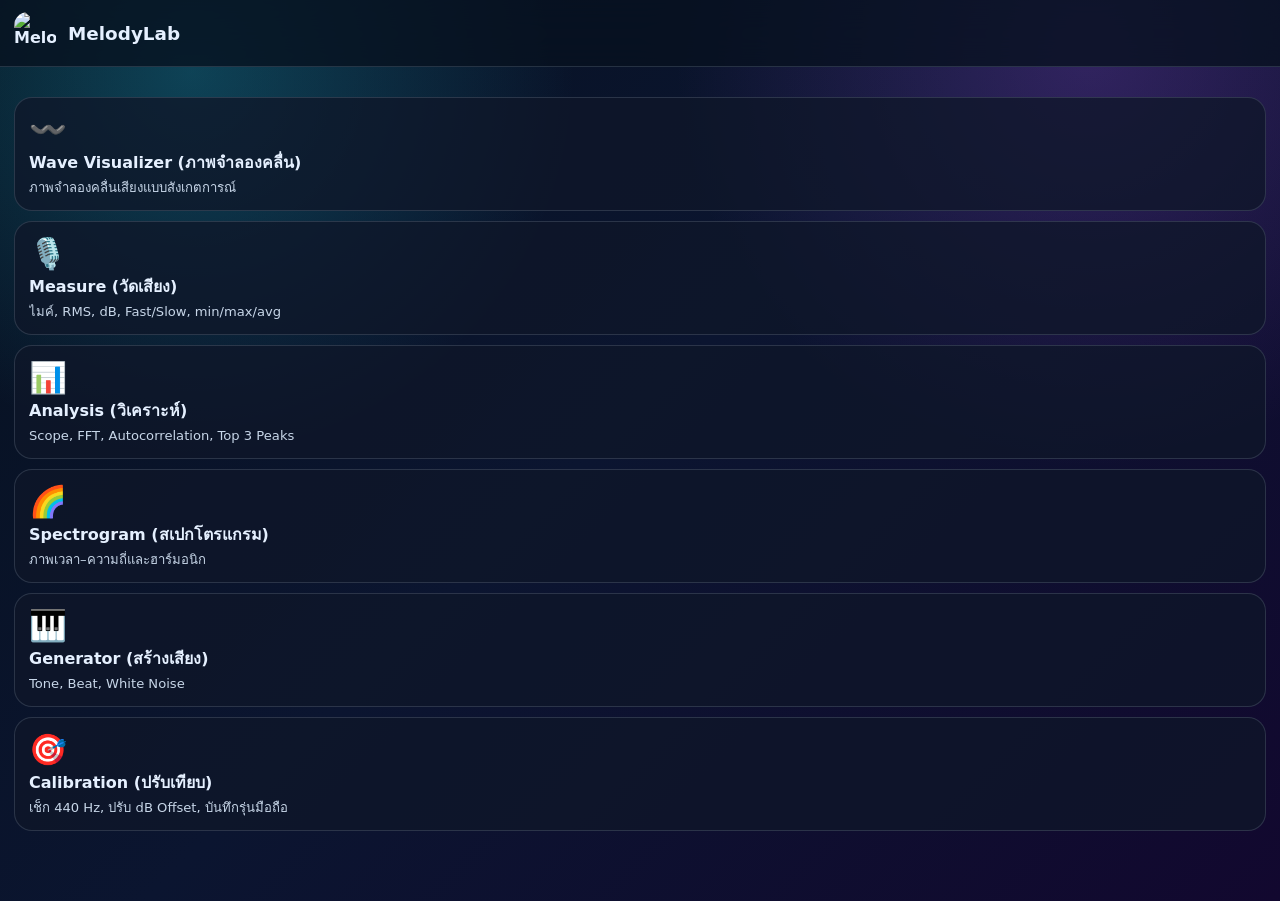
==== index.html @ aa5096d4 "Add files via upload" ====
<!DOCTYPE html><html lang="th"><head><meta charset="UTF-8"><meta name="viewport" content="width=device-width, initial-scale=1.0"><title>MelodyLab</title><meta name="description" content="MelodyLab ห้องทดลองเสียงและเก็บข้อมูล ด้วยมือถือ"><meta name="theme-color" content="#0f172a"><link rel="manifest" href="manifest.json"><link rel="icon" type="image/png" href="icon-192.png"><link rel="apple-touch-icon" href="icon-192.png"><link rel="stylesheet" href="style.css"></head><body class="homeOnly"><header><div class="wrap nav"><a class="brand" href="index.html"><img src="icon-192.png" alt="MelodyLab"><span>MelodyLab</span></a></div></header><main class="wrap"><section class="section homeMenu"><div class="menuGrid"><a class="menuItem" href="visualizer.html"><span class="icon">〰️</span><h3>Wave Visualizer (ภาพจำลองคลื่น)</h3><p>ภาพจำลองคลื่นเสียงแบบสังเกตการณ์</p></a><a class="menuItem" href="measure.html"><span class="icon">🎙️</span><h3>Measure (วัดเสียง)</h3><p>ไมค์, RMS, dB, Fast/Slow, min/max/avg</p></a><a class="menuItem" href="analysis.html"><span class="icon">📊</span><h3>Analysis (วิเคราะห์)</h3><p>Scope, FFT, Autocorrelation, Top 3 Peaks</p></a><a class="menuItem" href="spectrogram.html"><span class="icon">🌈</span><h3>Spectrogram (สเปกโตรแกรม)</h3><p>ภาพเวลา–ความถี่และฮาร์มอนิก</p></a><a class="menuItem" href="generator.html"><span class="icon">🎹</span><h3>Generator (สร้างเสียง)</h3><p>Tone, Beat, White Noise</p></a><a class="menuItem" href="calibration.html"><span class="icon">🎯</span><h3>Calibration (ปรับเทียบ)</h3><p>เช็ก 440 Hz, ปรับ dB Offset, บันทึกรุ่นมือถือ</p></a></div></section>
<section class="section" id="visualizer">
  <div class="sectionHead">
    <div>
      <h2>Sound Wave Visualizer (ภาพจำลองคลื่นเสียง)</h2>
      
    </div>
    <div class="actions">
      <button id="vizPlayBtn">เล่น</button>
      <button id="vizPauseBtn" class="secondary">หยุด</button>
      <button id="vizResetBtn" class="secondary">Reset</button>
      <button id="vizExportBtn" class="secondary">บันทึกภาพ PNG</button>
    </div>
  </div>
  <div class="visualizerGrid">
    <div class="card mainViz">
      <div class="vizModeBar">
        <button class="active" data-viz="longitudinal">Longitudinal</button>
        <button data-viz="pressure">Pressure</button>
        <button data-viz="displacementPressure">Displacement + Pressure</button>
        <button data-viz="speedSound">Speed of Sound S Variable Slow Motion</button>
        <button data-viz="superposition">Superposition</button>
        <button data-viz="beatsViz">Beats</button>
        <button data-viz="standingAir">Standing Wave</button>
        <button data-viz="resonanceViz">Resonance</button>
        <button data-viz="harmonicsViz">Harmonics / Timbre</button>
        <button data-viz="dopplerViz">Doppler</button>
      </div>
      <canvas id="visualizerCanvas" width="1200" height="520"></canvas>
      <div class="vizReadout">
        <div><label>Frequency f</label><b id="vizFreqOut">440 Hz</b></div>
        <div><label>Amplitude A</label><b id="vizAmpOut">0.70</b></div>
        <div><label>Wave Speed v</label><b id="vizSpeedOut">343 m/s</b></div>
        <div><label>Wavelength λ</label><b id="vizLambdaOut">0.78 m</b></div>
      </div>
    </div>

    <div class="card controlViz">
      <h3>Parameters</h3>
      <div class="field"><label>Frequency f (Hz)</label><input id="vizFreq" type="range" min="100" max="1000" step="10" value="440"></div>
      <div class="field"><label>Amplitude A</label><input id="vizAmp" type="range" min="0.1" max="1.0" step="0.05" value="0.70"></div>
      <div class="field"><label>Wave Speed v (m/s)</label><input id="vizSpeed" type="range" min="250" max="400" step="1" value="343"></div>
      <div class="field"><label>Phase / Time Speed</label><input id="vizTimeSpeed" type="range" min="0.1" max="3.0" step="0.1" value="1.0"></div>
      <div class="field"><label>Mode Setting</label>
        <select id="vizSubMode">
          <option value="closed">Air Column: closed-open</option>
          <option value="open">Air Column: open-open</option>
          <option value="sine">Timbre: sine</option>
          <option value="square">Timbre: square</option>
          <option value="sawtooth">Timbre: sawtooth</option>
        </select>
      </div>
      
    </div>
  </div>
</section>

<section class="section" id="measure"><div class="sectionHead"><div><h2><span id="micDot" class="statusDot"></span>Audio Measure & Settings (วัดเสียงและตั้งค่า)</h2><p class="sub">ตั้งค่าการวัด เลือก preset และบันทึกข้อมูลเสียงจริง</p></div></div><div class="card full"><div class="actions"><button id="startMic">🎙️ เปิดไมโครโฟน</button><button id="stopMic" class="secondary" disabled>หยุดไมค์</button><button id="captureBtn" class="good" disabled>บันทึกค่าปัจจุบัน</button><button id="autoLogBtn" class="secondary" disabled>เริ่ม Auto Log</button><button id="downloadBtn" class="secondary">ดาวน์โหลด CSV</button><button id="downloadExcelBtn" class="secondary">ดาวน์โหลด Excel</button><button id="clearBtn" class="warn">ล้างข้อมูล</button></div><p id="micStatus" class="note hidden"></p><div class="formGrid"><div class="field"><label>Preset การทดลอง</label><select id="preset"><option value="general">ทั่วไป</option><option value="tone">ส้อมเสียง/เสียงเดี่ยว</option><option value="voice">เสียงพูด</option><option value="beat">บีตส์</option><option value="resonance">ท่ออากาศ/การสั่นพ้อง</option><option value="doppler">ดอปเพลอร์</option><option value="environment">เสียงสิ่งแวดล้อม</option></select></div><div class="field"><label>ป้ายกำกับการทดลอง</label><input id="labelInput" placeholder="เช่น ส้อมเสียง 440 Hz"></div><div class="field"><label>Run / กลุ่มทดลอง</label><input id="runInput" value="Run 1"></div><div class="field teacherSetting"><label>FFT Size</label><select id="fftSize"><option>1024</option><option selected>2048</option><option>4096</option><option>8192</option></select></div><div class="field teacherSetting"><label>Smoothing</label><input id="smoothing" type="number" min="0" max="0.95" step="0.05" value="0.65"></div><div class="field"><label>Min Frequency (Hz)</label><input id="minFreq" type="number" value="50"></div><div class="field"><label>Max Frequency (Hz)</label><input id="maxFreq" type="number" value="5000"></div><div class="field"><label>dB Offset</label><input id="dbOffset" type="number" value="0" step="0.1"></div><div class="field"><label>dB Mode</label><select id="dbMode"><option value="fast">Fast</option><option value="slow">Slow</option></select></div><div class="field"><label>Auto Log Interval (s)</label><input id="logInterval" type="number" value="1" step="0.5"></div><div class="field"><label>History Length</label><input id="historyLength" type="number" value="220"></div></div></div><div class="readouts"><div class="readout"><label>ความถี่หลัก</label><strong id="mainFreqOut">-- Hz</strong></div><div class="readout"><label>FFT Peak</label><strong id="fftOut">-- Hz</strong></div><div class="readout"><label>Autocorrelation</label><strong id="autoOut">-- Hz</strong></div><div class="readout"><label>Period</label><strong id="periodOut">-- ms</strong></div><div class="readout"><label>dB</label><strong id="dbOut">-- dB</strong></div><div class="readout"><label>dB Min/Max/Avg</label><strong id="dbStatsOut">--</strong></div></div></section>
<section class="section" id="calibration">
  <div class="sectionHead">
    <div>
      <h2>Calibration Check (ตรวจสอบการปรับเทียบ)</h2>
      <p class="sub">ตรวจสอบความน่าเชื่อถือของมือถือแต่ละเครื่องก่อนเริ่มเก็บข้อมูลจริง</p>
    </div>
    <div class="actions">
      <button id="captureCalBtn" class="good" disabled>บันทึกผล Calibration</button>
      <button id="applyDbCalBtn" class="secondary">ตั้ง dB Offset จากค่าอ้างอิง</button>
      <button id="downloadCalBtn" class="secondary">ดาวน์โหลด Calibration CSV</button>
    </div>
  </div>
  <div class="grid">
    <div class="card side">
      <h3>1) ข้อมูลอุปกรณ์</h3>
      <div class="field"><label>รุ่นมือถือ</label><input id="deviceModel" placeholder="เช่น iPhone 13, Samsung A53"></div>
      <div class="field"><label>ระบบปฏิบัติการ</label><select id="deviceOS"><option>Android</option><option>iOS</option><option>อื่น ๆ</option></select></div>
      <div class="field"><label>เบราว์เซอร์</label><input id="browserName" placeholder="เช่น Chrome, Safari"></div>
      <div class="field"><label>ระยะห่างจากแหล่งเสียง</label><input id="calDistance" value="30 cm"></div>
      <p class="note compact">แนะนำให้ใช้มือถือเครื่องเดิมในแต่ละกลุ่มตลอดกิจกรรม และบันทึกข้อมูลอุปกรณ์ทุกครั้ง</p>
    </div>

    <div class="card side">
      <h3>2) เช็กความถี่อ้างอิง</h3>
      <div class="field"><label>Reference Frequency (Hz)</label><input id="refFreq" type="number" value="440" step="0.1"></div>
      <div class="field"><label>ค่าที่แอปอ่านได้ขณะนี้</label><input id="measuredFreqBox" readonly value="-- Hz"></div>
      <p>ความคลาดเคลื่อน: <span class="pill" id="freqErrorOut">--</span></p>
      <p class="small">ใช้กับ tone generator หรือส้อมเสียง เช่น 440 Hz เพื่อดูว่าเครื่องอ่านความถี่ใกล้เคียงเพียงใด</p>
    </div>

    <div class="card side">
      <h3>3) ปรับเทียบ dB Offset</h3>
      <div class="field"><label>Reference dB จากเครื่องอ้างอิง</label><input id="refDb" type="number" value="70" step="0.1"></div>
      <div class="field"><label>dB ที่แอปอ่านได้ขณะนี้</label><input id="measuredDbBox" readonly value="-- dB"></div>
      <p>Offset ที่ควรใช้: <span class="pill" id="dbCalOut">-- dB</span></p>
      <p class="small">ถ้าไม่มีเครื่องวัดเสียงจริง ให้ใช้ dB เพื่อเปรียบเทียบภายในกิจกรรมเดียวกันเท่านั้น</p>
    </div>

    <div class="card side">
      <h3>4) เสียงอ้างอิง 440 Hz</h3>
      <p class="sub">ใช้เปิดเสียงอ้างอิงเพื่อทดสอบมือถือแต่ละเครื่อง</p>
      <div class="actions"><button id="playCalTone">เล่น 440 Hz</button><button id="stopCalTone" class="secondary">หยุด</button></div>
      <p class="note compact">เปิดเสียงไม่ดังเกินไป และวางมือถือห่างจากลำโพงในระยะเท่ากันทุกกลุ่ม</p>
    </div>

    <div class="card full">
      <h3>Calibration Log</h3>
      <div class="tableWrap">
        <table>
          <thead><tr><th>เวลา</th><th>รุ่นมือถือ</th><th>OS</th><th>Browser</th><th>ระยะ</th><th>Ref Hz</th><th>Measured Hz</th><th>Error Hz</th><th>Error %</th><th>Ref dB</th><th>Measured dB</th><th>dB Offset</th></tr></thead>
          <tbody id="calBody"></tbody>
        </table>
      </div>
    </div>
  </div>
</section>

<section class="section" id="analysis"><div class="sectionHead"><div><h2>Acoustic Analysis (การวิเคราะห์เสียง)</h2><p class="sub">Scope, Spectrum, Autocorrelation, Frequency History, Peak Hold และ Top 3 Peaks</p></div><div class="actions"><button id="freezeBtn" class="secondary">Freeze Graph</button><button id="resetPeakBtn" class="secondary">Reset Peak Hold</button><button id="saveGraphsBtn" class="secondary">บันทึกกราฟ PNG</button></div></div><div class="grid"><div class="card wide"><h3>Audio Scope — รูปคลื่นตามเวลา</h3><canvas id="scopeCanvas" width="1000" height="260"></canvas></div><div class="card side"><h3>Audio Amplitude</h3><div class="meterBig" id="bigDb">--</div><p style="text-align:center"><span class="pill" id="dbLevel">รอการวัด</span></p><canvas id="ampCanvas" class="canvasSmall" width="600" height="200"></canvas></div><div class="card wide"><h3>Audio Spectrum — FFT + Peak Hold</h3><canvas id="spectrumCanvas" width="1000" height="260"></canvas></div><div class="card side"><h3>Top 3 Peaks</h3><p class="sub">ใช้กับเสียงหลายความถี่/ฮาร์มอนิก</p><ol id="topPeaks"><li>-- Hz</li><li>-- Hz</li><li>-- Hz</li></ol><h3>Audio Autocorrelation</h3><canvas id="autoCanvas" class="canvasSmall" width="600" height="200"></canvas></div><div class="card full"><h3>Frequency History</h3><canvas id="historyCanvas" width="1000" height="260"></canvas></div></div></section><section class="section" id="spectrogram"><div class="sectionHead"><div><h2>Spectrogram View (มุมมองสเปกโตรแกรม)</h2><p class="sub">ภาพเวลา–ความถี่ ใช้ดูฮาร์มอนิก เสียงพูด เครื่องดนตรี และดอปเพลอร์</p></div></div><div class="card full"><canvas id="spectrogramCanvas" class="spectrogram" width="1200" height="320"></canvas><p class="small">สีสว่าง = พลังงานเสียงมากในย่านความถี่นั้น</p></div></section><section class="section" id="generator"><div class="sectionHead"><div><h2>Signal Generator & Simulation (สร้างสัญญาณและการจำลอง)</h2><p class="sub">สร้างเสียงเพื่อใช้ทดลองและให้เครื่องมือวิเคราะห์ตรวจจับ</p></div></div><div class="grid"><div class="card third"><h3>🎹 Tone Generator</h3><div class="field"><label>ความถี่ (Hz)</label><input id="toneFreq" type="number" value="440"></div><div class="field"><label>ความดัง</label><input id="toneVol" type="range" min="0" max="0.35" step="0.01" value="0.06"></div><div class="field"><label>ชนิดคลื่น</label><select id="toneType"><option>sine</option><option>square</option><option>triangle</option><option>sawtooth</option></select></div><div class="actions"><button id="playTone">เล่น</button><button id="stopTone" class="secondary">หยุด</button></div></div><div class="card third"><h3>🎵 Beat Generator</h3><div class="field"><label>f₁ (Hz)</label><input id="beatF1" type="number" value="440"></div><div class="field"><label>f₂ (Hz)</label><input id="beatF2" type="number" value="444"></div><div class="field"><label>ความดัง</label><input id="beatVol" type="range" min="0" max="0.35" step="0.01" value="0.06"></div><p>Beat Frequency: <span class="pill" id="beatOut">-- Hz</span></p><canvas id="beatCanvas" class="canvasSmall" width="600" height="200"></canvas><div class="actions"><button id="playBeat">เล่น</button><button id="stopBeat" class="secondary">หยุด</button></div></div><div class="card third"><h3>🌫️ White Noise</h3><p class="sub">ใช้กับกิจกรรมการสั่นพ้องและการตอบสนองของท่อ/ขวด</p><div class="field"><label>ความดัง Noise</label><input id="noiseVol" type="range" min="0" max="0.25" step="0.01" value="0.03"></div><div class="actions"><button id="playNoise">เล่น</button><button id="stopNoise" class="secondary">หยุด</button></div><p class="note compact">ควรเปิดเสียงเบาและไม่จ่อหูนักเรียน</p></div></div></section><section class="section" id="resonance"><div class="sectionHead"><div><h2>Standing Wave & Resonance (คลื่นนิ่งและการสั่นพ้อง)</h2><p class="sub">เครื่องมือช่วยออกแบบการทดลองคลื่นนิ่งและการสั่นพ้องในท่ออากาศ</p></div></div><div class="grid"><div class="card side"><h3>ตั้งค่าท่อ</h3><div class="field"><label>ชนิดท่อ</label><select id="resMode"><option value="closed">ท่อปลายปิด 1 ด้าน</option><option value="open">ท่อปลายเปิด 2 ด้าน</option></select></div><div class="field"><label>อัตราเร็วเสียง v (m/s)</label><input id="resV" type="number" value="343"></div><div class="field"><label>ความยาวท่อ L (m)</label><input id="resL" type="number" value="0.25" step="0.01"></div><p>ความถี่มูลฐาน: <span class="pill" id="resOut">-- Hz</span></p><p>ฮาร์มอนิกที่คาดได้: <span class="pill" id="harmonicsOut">--</span></p></div><div class="card wide"><h3>Resonance Peaks — ค่าที่คาดจากทฤษฎี</h3><canvas id="resonanceCanvas" width="1000" height="260"></canvas></div></div></section><section class="section" id="session"><div class="sectionHead"><div><h2>Data Export Center (ศูนย์ส่งออกข้อมูล)</h2><p class="sub">บันทึกข้อมูลดิบ เลือกคอลัมน์ และส่งออก CSV/Excel เพื่อให้นักเรียนนำไปวิเคราะห์เอง</p></div><div class="actions"><button id="saveSettingsBtn" class="secondary">Save Settings</button><button id="resetSettingsBtn" class="secondary">Reset Settings</button><button id="configLinkBtn" class="secondary">Copy Config Link</button></div></div><div class="grid"><div class="card full"><h3>เลือกคอลัมน์ Export</h3><div class="toggle" id="columnToggles"></div></div><div class="card full"><h3>Data Log</h3><div class="tableWrap"><table><thead><tr id="logHead"></tr></thead><tbody id="logBody"></tbody></table></div></div></div></section></main><script src="app.js"></script></body></html>
---- style.css ----
:root{--bg:#06111f;--panel:#0f172a;--text:#e5f0ff;--muted:#9fb3c8;--line:rgba(148,163,184,.22);--cyan:#22d3ee;--blue:#3b82f6;--purple:#a855f7;--green:#34d399;--yellow:#fbbf24;--red:#fb7185;--radius:22px}*{box-sizing:border-box}html{scroll-behavior:smooth}body{margin:0;font-family:"Sarabun","Noto Sans Thai",system-ui,-apple-system,BlinkMacSystemFont,"Segoe UI",sans-serif;color:var(--text);background:radial-gradient(circle at 15% 8%,rgba(34,211,238,.25),transparent 28%),radial-gradient(circle at 85% 6%,rgba(168,85,247,.24),transparent 30%),linear-gradient(135deg,#06111f 0%,#0b1530 48%,#12082f 100%);min-height:100vh}a{color:inherit}.wrap{width:min(1280px,calc(100% - 28px));margin:0 auto}header{position:sticky;top:0;z-index:60;backdrop-filter:blur(18px);background:rgba(7,17,31,.78);border-bottom:1px solid var(--line)}.nav{display:flex;align-items:center;justify-content:space-between;gap:12px;padding:12px 0}.brand{display:flex;align-items:center;gap:12px;font-weight:900;text-decoration:none}.brand img{width:42px;height:42px;border-radius:14px}.brand span{font-size:1.15rem}.navlinks{display:flex;gap:7px;flex-wrap:wrap;justify-content:flex-end}.navlinks a{text-decoration:none;padding:8px 10px;border:1px solid transparent;border-radius:999px;color:#c7d6e8;font-size:.88rem}.navlinks a:hover{border-color:var(--line);background:rgba(255,255,255,.06)}.hero{padding:30px 0 16px}.badge{display:inline-flex;align-items:center;gap:8px;border:1px solid rgba(34,211,238,.34);background:rgba(34,211,238,.08);color:#bdf6ff;border-radius:999px;padding:8px 12px;font-weight:800}h1{font-size:clamp(2rem,4.5vw,4.2rem);line-height:1.04;margin:14px 0 10px}h2{font-size:clamp(1.3rem,2.4vw,2rem);margin:0 0 6px}h3{margin:0 0 10px;font-size:1.13rem}.grad{background:linear-gradient(90deg,var(--cyan),#93c5fd,#f0abfc);-webkit-background-clip:text;background-clip:text;color:transparent}.lead{font-size:1.03rem;color:#c9d7e8;line-height:1.7;margin:0 0 12px}.sub,.small{color:var(--muted);line-height:1.6}.section{padding:16px 0}.sectionHead{display:flex;align-items:end;justify-content:space-between;gap:14px;margin-bottom:10px}.grid{display:grid;grid-template-columns:repeat(12,1fr);gap:14px}.card{grid-column:span 6;border:1px solid var(--line);background:linear-gradient(180deg,rgba(255,255,255,.08),rgba(255,255,255,.035));border-radius:var(--radius);padding:16px;box-shadow:0 14px 42px rgba(0,0,0,.22)}.card.full{grid-column:1/-1}.card.wide{grid-column:span 8}.card.side{grid-column:span 4}.card.third{grid-column:span 4}.actions{display:flex;gap:9px;flex-wrap:wrap;align-items:center}button,.btn{border:none;cursor:pointer;font:inherit;font-weight:850;border-radius:13px;padding:11px 14px;color:white;background:linear-gradient(135deg,var(--blue),var(--purple));box-shadow:0 12px 28px rgba(59,130,246,.22);text-decoration:none;display:inline-flex;align-items:center;gap:7px}button.secondary{background:rgba(255,255,255,.07);border:1px solid var(--line);box-shadow:none;color:#dbeafe}button.good{background:linear-gradient(135deg,#10b981,#22c55e)}button.warn{background:linear-gradient(135deg,#f97316,#ef4444)}button:disabled{opacity:.55;cursor:not-allowed}.menuGrid{display:grid;grid-template-columns:repeat(5,1fr);gap:12px;margin-top:10px}.menuItem{display:block;text-decoration:none;border:1px solid var(--line);background:rgba(15,23,42,.76);border-radius:20px;padding:16px;transition:.18s}.menuItem:hover{transform:translateY(-3px);border-color:rgba(34,211,238,.42)}.menuItem .icon{font-size:1.7rem;display:block;margin-bottom:6px}.menuItem p{color:#c7d6e8;line-height:1.55;margin:0;font-size:.92rem}canvas{width:100%;height:220px;background:#020617;border:1px solid rgba(148,163,184,.18);border-radius:16px;display:block}.canvasSmall{height:160px}.spectrogram{height:280px}.readouts{display:grid;grid-template-columns:repeat(6,1fr);gap:9px;margin:10px 0}.readout{padding:11px;border-radius:15px;background:rgba(2,6,23,.55);border:1px solid var(--line)}.readout label{font-size:.8rem;color:var(--muted);display:block}.readout strong{font-size:1.08rem}input,textarea,select{width:100%;border:1px solid var(--line);border-radius:12px;padding:10px 11px;background:rgba(2,6,23,.5);color:#e5f0ff;font:inherit;outline:none}.field label{display:block;margin:0 0 6px;color:#b8c7dc;font-weight:750;font-size:.92rem}.formGrid{display:grid;grid-template-columns:repeat(4,1fr);gap:10px}.pill{display:inline-flex;border-radius:999px;padding:5px 9px;background:rgba(34,211,238,.1);color:#cffafe;font-weight:850}.note{border-left:4px solid var(--cyan);padding:11px 13px;border-radius:13px;background:rgba(34,211,238,.08);color:#d8f7ff;line-height:1.65}.statusDot{display:inline-block;width:10px;height:10px;border-radius:50%;background:#64748b;margin-right:8px}.statusDot.on{background:#34d399;box-shadow:0 0 18px rgba(52,211,153,.7)}.tableWrap{overflow:auto;border:1px solid var(--line);border-radius:16px}table{width:100%;border-collapse:collapse}th,td{padding:9px 10px;border-bottom:1px solid var(--line);text-align:left;vertical-align:top;white-space:nowrap}th{background:rgba(34,211,238,.08);color:#cffafe}td{color:#d6e4f7}.meterBig{font-size:clamp(2rem,5vw,4.2rem);font-weight:900;line-height:1;text-align:center}.footer{padding:34px 0 46px;color:#9fb3c8;text-align:center}.toggle{display:flex;gap:7px;flex-wrap:wrap}.toggle button{padding:8px 11px}.toggle button.active{background:linear-gradient(135deg,var(--blue),var(--purple));border:none}.compact{font-size:.9rem}.hidden{display:none!important}@media(max-width:1100px){.menuGrid{grid-template-columns:1fr 1fr}.card,.card.wide,.card.side,.card.third{grid-column:1/-1}.readouts,.formGrid{grid-template-columns:1fr 1fr}.nav{align-items:flex-start;flex-direction:column}.navlinks{justify-content:flex-start}}@media(max-width:660px){.menuGrid{grid-template-columns:1fr}.readouts,.formGrid{grid-template-columns:1fr}canvas{height:190px}.spectrogram{height:230px}}
.visualizerGrid{display:grid;grid-template-columns:repeat(12,1fr);gap:14px}
.visualizerGrid .mainViz{grid-column:span 8}
.visualizerGrid .controlViz{grid-column:span 4}
.vizModeBar{display:flex;gap:8px;flex-wrap:wrap;margin:10px 0}
.vizModeBar button{padding:8px 10px;font-size:.92rem}
.vizModeBar button.active{background:linear-gradient(135deg,var(--blue),var(--purple));border:none}
.vizReadout{display:grid;grid-template-columns:repeat(4,1fr);gap:8px;margin-top:10px}
.vizReadout div{border:1px solid var(--line);background:rgba(2,6,23,.55);border-radius:12px;padding:10px}
.vizReadout label{display:block;color:var(--muted);font-size:.78rem}
.vizReadout b{font-size:1rem}
@media(max-width:1100px){.visualizerGrid .mainViz,.visualizerGrid .controlViz{grid-column:1/-1}.vizReadout{grid-template-columns:1fr 1fr}}
@media(max-width:660px){.vizReadout{grid-template-columns:1fr}}

.cleanHero{
  padding:8px 0 0;
  min-height:0;
}
.cleanHero:empty{
  display:none;
}


/* v5.8 clean home header */
.nav{
  justify-content:flex-start !important;
}
.navlinks{
  display:none !important;
}
.brand{
  gap:12px;
}
.brand span{
  max-width:none;
}

/* ให้หน้าแรกเป็นหน้าเมนูหลักแบบจบใน 1 หน้าจอมากขึ้น */
.homeMenu{
  min-height: calc(100vh - 110px);
  padding-top: 14px;
  padding-bottom: 22px;
  display:block;
}

.homeMenu .menuGrid{
  align-content:start;
}

/* ลดระยะบนลงเล็กน้อยให้เหมือนภาพ */
main.wrap{
  padding-top: 10px;
}


/* v5.9 phyphox-style page navigation */
.homeOnly main > section:not(.homeMenu){
  display:none !important;
}
.homeOnly .homeMenu{
  min-height:calc(100vh - 110px);
  padding-top:18px;
}
.detailPage main > section{
  display:none !important;
}
.detailPage main > section.activeDetail{
  display:block !important;
  min-height:calc(100vh - 90px);
  padding-top:18px;
}
.detailPage .detailNav{
  gap:10px;
}
.backBtn{
  width:42px;
  height:42px;
  border:0;
  border-radius:999px;
  background:rgba(255,255,255,.08);
  color:#eaf6ff;
  font-size:26px;
  line-height:1;
  cursor:pointer;
}
.backBtn:hover{
  background:rgba(255,255,255,.14);
}
.detailPage .brand span{
  font-size:1.08rem;
}
.detailPage .brand img{
  width:40px;
  height:40px;
}
.detailPage .menuGrid,
.detailPage .homeMenu{
  display:none !important;
}
@media(max-width:760px){
  .detailPage .brand span{
    font-size:.96rem;
    line-height:1.25;
  }
  .backBtn{
    width:38px;
    height:38px;
    font-size:24px;
  }
}


/* v5.10 embedded export */
.localExportCard{
  margin-top:14px;
}
.localExportCard .sub{
  margin-top:0;
}
.localLogWrap{
  margin-top:12px;
  max-height:260px;
}


/* v5.11 topic-by-topic workflow */
.topicByTopicNote{
  margin:0 0 14px;
  padding:10px 14px;
  border-radius:14px;
  border:1px solid rgba(34,211,238,.35);
  background:rgba(34,211,238,.08);
  color:#d8f7ff;
  font-weight:700;
}
.localExportCard h3{
  margin-bottom:6px;
}
.localExportCard .localLogWrap{
  margin-top:12px;
}


/* v5.12 Mobile-fit home layout */
.homeOnly .homeMenu{
  min-height:calc(100dvh - 76px);
  height:calc(100dvh - 76px);
  overflow:hidden;
  padding-top:10px;
  padding-bottom:10px;
}
.homeOnly .topicByTopicNote{
  margin:0 0 10px;
  padding:8px 12px;
  font-size:.88rem;
  line-height:1.35;
}
.homeOnly .menuGrid{
  display:grid;
  grid-template-columns:repeat(4,minmax(0,1fr));
  gap:10px;
  align-content:start;
}
.homeOnly .menuItem{
  min-height:118px;
  padding:14px;
  border-radius:18px;
}
.homeOnly .menuItem .icon{
  font-size:1.9rem;
  margin-bottom:6px;
}
.homeOnly .menuItem h3{
  font-size:1rem;
  line-height:1.18;
  margin:0 0 6px;
}
.homeOnly .menuItem p{
  font-size:.82rem;
  line-height:1.3;
  margin:0;
  display:-webkit-box;
  -webkit-line-clamp:2;
  -webkit-box-orient:vertical;
  overflow:hidden;
}

@media(max-width:760px){
  .homeOnly header .nav{
    padding-top:8px;
    padding-bottom:8px;
  }
  .homeOnly .brand img{
    width:34px;
    height:34px;
    border-radius:10px;
  }
  .homeOnly .brand span{
    font-size:.95rem;
  }
  .homeOnly main.wrap{
    padding-top:4px;
  }
  .homeOnly .homeMenu{
    min-height:calc(100dvh - 58px);
    height:calc(100dvh - 58px);
    padding-top:6px;
    padding-bottom:8px;
  }
  .homeOnly .topicByTopicNote{
    margin:0 0 6px;
    padding:6px 8px;
    font-size:.70rem;
    line-height:1.25;
    border-radius:10px;
  }
  .homeOnly .menuGrid{
    grid-template-columns:repeat(2,minmax(0,1fr));
    gap:7px;
  }
  .homeOnly .menuItem{
    min-height:74px;
    padding:7px 8px;
    border-radius:12px;
  }
  .homeOnly .menuItem .icon{
    font-size:1.25rem;
    margin-bottom:2px;
  }
  .homeOnly .menuItem h3{
    font-size:.78rem;
    line-height:1.12;
    margin:0 0 2px;
  }
  .homeOnly .menuItem p{
    font-size:.62rem;
    line-height:1.12;
    -webkit-line-clamp:2;
  }
}

@media(max-width:380px){
  .homeOnly .topicByTopicNote{
    font-size:.66rem;
    padding:5px 7px;
  }
  .homeOnly .menuGrid{
    gap:6px;
  }
  .homeOnly .menuItem{
    min-height:68px;
    padding:6px 7px;
  }
  .homeOnly .menuItem .icon{
    font-size:1.15rem;
  }
  .homeOnly .menuItem h3{
    font-size:.72rem;
  }
  .homeOnly .menuItem p{
    font-size:.58rem;
  }
}

.homeOnly .menuItem{
    min-height:69px;
  }
}

.homeOnly .menuItem p{
    display:none;
  }
}


/* v5.13 MelodyLab branding */
.topicByTopicNote b{
  font-size:1.02em;
}
.topicByTopicNote span{
  opacity:.9;
  font-weight:600;
}


/* v5.14 orientation-consistent mobile layout */
/* ใช้ layout เดียวกันทั้งมือถือแนวตั้งและแนวนอน ลดปัญหาค่าหรือข้อมูลที่แสดงไม่ตรงกัน */
@media (hover:none) and (pointer:coarse), (max-width:900px){
  .homeOnly .homeMenu{
    height:auto !important;
    min-height:calc(100dvh - 58px);
    overflow:visible !important;
    padding-top:6px;
    padding-bottom:10px;
  }

  .homeOnly .topicByTopicNote{
    display:block !important;
    margin:0 0 6px;
    padding:6px 8px;
    font-size:.70rem;
    line-height:1.25;
    border-radius:10px;
  }

  .homeOnly .menuGrid{
    grid-template-columns:repeat(2,minmax(0,1fr)) !important;
    gap:7px !important;
  }

  .homeOnly .menuItem{
    min-height:74px !important;
    padding:7px 8px !important;
    border-radius:12px !important;
  }

  .homeOnly .menuItem .icon{
    font-size:1.25rem !important;
    margin-bottom:2px !important;
  }

  .homeOnly .menuItem h3{
    font-size:.78rem !important;
    line-height:1.12 !important;
    margin:0 0 2px !important;
  }

  .homeOnly .menuItem p{
    display:-webkit-box !important;
    font-size:.62rem !important;
    line-height:1.12 !important;
    -webkit-line-clamp:2 !important;
    -webkit-box-orient:vertical !important;
    overflow:hidden !important;
  }

  .readouts,
  .formGrid,
  .vizReadout{
    grid-template-columns:repeat(2,minmax(0,1fr)) !important;
  }
}

/* มือถือแนวนอน: ใช้สัดส่วนเดียวกับแนวตั้ง แต่ลดความสูงการ์ดเล็กน้อยโดยไม่ซ่อนข้อมูลสำคัญ */
@media (orientation: landscape) and (hover:none) and (pointer:coarse){
  .homeOnly header .nav{
    padding-top:6px;
    padding-bottom:6px;
  }

  .homeOnly .brand img{
    width:32px;
    height:32px;
  }

  .homeOnly .brand span{
    font-size:.92rem;
  }

  .homeOnly .topicByTopicNote{
    font-size:.66rem;
    padding:5px 8px;
    margin-bottom:5px;
  }

  .homeOnly .menuGrid{
    grid-template-columns:repeat(2,minmax(0,1fr)) !important;
    gap:6px !important;
  }

  .homeOnly .menuItem{
    min-height:62px !important;
    padding:6px 8px !important;
  }

  .homeOnly .menuItem .icon{
    font-size:1.10rem !important;
    margin-bottom:1px !important;
  }

  .homeOnly .menuItem h3{
    font-size:.70rem !important;
    line-height:1.08 !important;
  }

  .homeOnly .menuItem p{
    display:-webkit-box !important;
    font-size:.54rem !important;
    line-height:1.08 !important;
    -webkit-line-clamp:2 !important;
  }
}

/* หน้าทดลอง: ให้ canvas และตารางอ่านได้สม่ำเสมอเมื่อหมุนจอ */
@media (max-width:900px){
  canvas{
    max-width:100%;
  }
  .visualizerGrid .mainViz,
  .visualizerGrid .controlViz,
  .card,
  .card.wide,
  .card.side,
  .card.third,
  .card.quarter{
    grid-column:1/-1;
  }
}


/* v5.15 clean home text */
.footer{
  display:none !important;
}
.topicByTopicNote{
  display:none !important;
}


/* v5.16 home one-column layout */
.homeOnly .menuGrid{
  grid-template-columns: 1fr !important;
}
.homeOnly .menuItem{
  width: 100%;
}

/* มือถือและจอเล็ก: ให้เรียงลงมา 1 คอลัมน์ชัดเจน */
@media (max-width: 900px){
  .homeOnly .menuGrid{
    grid-template-columns: 1fr !important;
    gap: 10px !important;
  }
  .homeOnly .menuItem{
    min-height: 88px !important;
    padding: 10px 12px !important;
  }
  .homeOnly .menuItem .icon{
    font-size: 1.35rem !important;
  }
  .homeOnly .menuItem h3{
    font-size: .9rem !important;
    line-height: 1.18 !important;
    margin-bottom: 4px !important;
  }
  .homeOnly .menuItem p{
    font-size: .72rem !important;
    line-height: 1.2 !important;
    display: -webkit-box !important;
    -webkit-line-clamp: 2 !important;
    -webkit-box-orient: vertical !important;
    overflow: hidden !important;
  }
  .homeOnly .homeMenu{
    height: auto !important;
    overflow: visible !important;
  }
}


/* v5.17 visualizer subpages */
.visualizerMenuPage .visualizerSubGrid{
  grid-template-columns:1fr !important;
  gap:10px !important;
}
.visualizerMenuPage .vizSubItem{
  min-height:88px !important;
  padding:12px 14px !important;
}
.visualizerMenuPage .vizSubItem .icon{
  font-size:1.35rem !important;
}
.visualizerMenuPage .vizSubItem h3{
  font-size:.98rem !important;
  line-height:1.18 !important;
}
.visualizerMenuPage .vizSubItem p{
  font-size:.78rem !important;
  line-height:1.25 !important;
}
.vizSingleModeLabel{
  display:inline-flex;
  align-items:center;
  gap:8px;
  padding:8px 12px;
  margin-bottom:10px;
  border-radius:14px;
  background:rgba(99,102,241,.18);
  border:1px solid rgba(129,140,248,.35);
  color:#eaf2ff;
  font-weight:800;
}
.visualizerSinglePage .visualizerGrid{
  grid-template-columns:1fr !important;
}
.visualizerSinglePage .mainViz,
.visualizerSinglePage .controlViz{
  grid-column:1/-1 !important;
}
@media(min-width:900px){
  .visualizerSinglePage .visualizerGrid{
    grid-template-columns:2fr 1fr !important;
  }
  .visualizerSinglePage .mainViz{
    grid-column:span 2 !important;
  }
  .visualizerSinglePage .controlViz{
    grid-column:span 1 !important;
  }
}






/* v5.19 visualizer real player bar */
.visualizerSinglePage .sectionHead .actions{
  display:none !important;
}
.vizPlayerBar{
  display:grid;
  grid-template-columns:1fr auto 1fr;
  align-items:center;
  gap:10px;
  margin:14px 0 6px;
  padding:10px 14px;
  border-radius:18px;
  background:linear-gradient(180deg,rgba(8,12,24,.96),rgba(18,25,42,.96));
  border:1px solid rgba(148,163,184,.18);
  box-shadow:inset 0 1px 0 rgba(255,255,255,.06), 0 10px 24px rgba(0,0,0,.18);
}
.playerCluster{
  display:flex;
  align-items:center;
}
.playerLeft{
  justify-content:flex-start;
}
.playerCenter{
  justify-content:center;
  gap:12px;
}
.playerRight{
  justify-content:flex-end;
}
.playerNow{
  color:#dbe8ff;
  font-size:.86rem;
  font-weight:800;
  letter-spacing:.02em;
  opacity:.92;
}
.mediaBtn,
.mediaUtilityBtn{
  border:0;
  cursor:pointer;
  transition:transform .15s ease, filter .15s ease, opacity .15s ease, background .15s ease;
}
.mediaBtn:hover,
.mediaUtilityBtn:hover{
  transform:translateY(-1px);
  filter:brightness(1.06);
}
.mediaBtn:active,
.mediaUtilityBtn:active{
  transform:translateY(0);
}
.mediaBtn{
  width:46px;
  height:46px;
  border-radius:999px;
  display:inline-flex;
  align-items:center;
  justify-content:center;
  color:#edf4ff;
  box-shadow:inset 0 1px 0 rgba(255,255,255,.07);
}
.mediaGhost{
  background:rgba(255,255,255,.08);
  border:1px solid rgba(148,163,184,.22);
}
.mediaPlay{
  width:58px;
  height:58px;
  background:linear-gradient(135deg,#6d7dff,#8b5cf6);
  color:#fff;
  box-shadow:0 10px 18px rgba(91,99,255,.25), inset 0 1px 0 rgba(255,255,255,.2);
}
.mediaUtilityBtn{
  min-width:84px;
  height:40px;
  border-radius:999px;
  padding:0 14px;
  display:inline-flex;
  align-items:center;
  justify-content:center;
  gap:8px;
  background:rgba(255,255,255,.08);
  border:1px solid rgba(148,163,184,.22);
  color:#edf4ff;
  font-weight:800;
}
.mediaIcon{
  font-size:1.08rem;
  line-height:1;
}
.mediaPlay .mediaIcon{
  font-size:1.25rem;
  margin-left:2px;
}
.mediaLabel{
  font-size:.82rem;
  line-height:1;
}
.vizPlayerMeta{
  margin:0 0 12px;
}
.vizPlayerTrack{
  display:flex;
  align-items:center;
  gap:10px;
  padding:0 6px;
  color:#b8c8df;
  font-size:.76rem;
}
.trackDot{
  width:9px;
  height:9px;
  border-radius:999px;
  background:#8b5cf6;
  box-shadow:0 0 0 4px rgba(139,92,246,.16);
  flex:0 0 auto;
}
.trackLine{
  height:4px;
  border-radius:999px;
  flex:1 1 auto;
  background:linear-gradient(90deg,#6d7dff 0%, #8b5cf6 52%, rgba(255,255,255,.16) 52%, rgba(255,255,255,.10) 100%);
}
.trackTime{
  flex:0 0 auto;
  font-weight:700;
  opacity:.9;
}
@media (max-width: 760px){
  .vizPlayerBar{
    grid-template-columns:1fr;
    gap:10px;
    padding:10px 12px;
  }
  .playerLeft,
  .playerCenter,
  .playerRight{
    justify-content:center;
  }
  .playerCenter{
    order:1;
  }
  .playerLeft{
    order:0;
  }
  .playerRight{
    order:2;
  }
  .playerNow{
    font-size:.8rem;
  }
  .mediaBtn{
    width:42px;
    height:42px;
  }
  .mediaPlay{
    width:54px;
    height:54px;
  }
  .mediaUtilityBtn{
    min-width:88px;
    height:38px;
  }
  .vizPlayerTrack{
    padding:0 2px;
    font-size:.72rem;
  }
}


/* v5.19.2 final player styling matching actual HTML */
.visualizerSinglePage .sectionHead .actions{
  display:none !important;
}
.visualizerSinglePage .vizPlayerBar{
  display:grid;
  grid-template-columns:1fr;
  align-items:center;
  gap:10px;
  margin:14px 0 4px;
  padding:12px 14px;
  border-radius:18px;
  background:linear-gradient(180deg,rgba(8,12,24,.96),rgba(18,25,42,.96));
  border:1px solid rgba(148,163,184,.18);
  box-shadow:inset 0 1px 0 rgba(255,255,255,.06), 0 10px 24px rgba(0,0,0,.18);
}
.visualizerSinglePage .playerLeft{
  display:flex;
  justify-content:center;
  align-items:center;
}
.visualizerSinglePage .playerCenter{
  display:flex;
  justify-content:center;
  align-items:center;
  gap:12px;
  flex-wrap:wrap;
}
.visualizerSinglePage .playerNow{
  color:#dbe8ff;
  font-size:.86rem;
  font-weight:800;
  letter-spacing:.02em;
  opacity:.92;
}
.visualizerSinglePage .playerBtn{
  display:inline-flex;
  align-items:center;
  justify-content:center;
  gap:7px;
  min-width:78px;
  height:42px;
  padding:0 14px;
  border-radius:999px;
  border:1px solid rgba(148,163,184,.22);
  background:rgba(255,255,255,.08);
  color:#edf4ff;
  font-weight:800;
  cursor:pointer;
  transition:transform .15s ease, filter .15s ease, opacity .15s ease, background .15s ease;
  box-shadow:inset 0 1px 0 rgba(255,255,255,.06);
}
.visualizerSinglePage .playerBtn:hover{
  transform:translateY(-1px);
  filter:brightness(1.06);
  background:rgba(255,255,255,.11);
}
.visualizerSinglePage .playerBtn:active{
  transform:translateY(0);
}
.visualizerSinglePage .playerPrimary{
  min-width:92px;
  height:52px;
  background:linear-gradient(135deg,#6d7dff,#8b5cf6);
  border-color:transparent;
  color:#fff;
  box-shadow:0 10px 18px rgba(91,99,255,.25), inset 0 1px 0 rgba(255,255,255,.2);
}
.visualizerSinglePage .playerExportBtn{
  background:rgba(255,255,255,.06);
}
.visualizerSinglePage .playerIcon{
  font-size:1.02rem;
  line-height:1;
}
.visualizerSinglePage .playerPrimary .playerIcon{
  font-size:1.18rem;
  margin-left:2px;
}
.visualizerSinglePage .playerText{
  font-size:.82rem;
  line-height:1;
}
.visualizerSinglePage .vizPlayerMeta{
  margin:0 0 12px;
}
.visualizerSinglePage .vizPlayerTrack{
  display:flex;
  align-items:center;
  gap:10px;
  padding:0 6px;
  color:#b8c8df;
  font-size:.76rem;
}
.visualizerSinglePage .trackDot{
  width:9px;
  height:9px;
  border-radius:999px;
  background:#8b5cf6;
  box-shadow:0 0 0 4px rgba(139,92,246,.16);
  flex:0 0 auto;
}
.visualizerSinglePage .trackLine{
  height:4px;
  border-radius:999px;
  flex:1 1 auto;
  background:linear-gradient(90deg,#6d7dff 0%, #8b5cf6 52%, rgba(255,255,255,.16) 52%, rgba(255,255,255,.10) 100%);
}
.visualizerSinglePage .trackTime{
  flex:0 0 auto;
  font-weight:700;
  opacity:.9;
}
@media (max-width:760px){
  .visualizerSinglePage .vizPlayerBar{
    padding:10px 12px;
  }
  .visualizerSinglePage .playerCenter{
    gap:8px;
  }
  .visualizerSinglePage .playerBtn{
    min-width:70px;
    height:40px;
    padding:0 10px;
  }
  .visualizerSinglePage .playerPrimary{
    min-width:84px;
    height:48px;
  }
  .visualizerSinglePage .playerText{
    font-size:.76rem;
  }
  .visualizerSinglePage .vizPlayerTrack{
    padding:0 2px;
    font-size:.72rem;
  }
}


/* v5.20 visualizer icon-only player */
.visualizerSinglePage .playerBtn{
  min-width:46px !important;
  width:46px;
  height:46px;
  padding:0 !important;
  gap:0 !important;
}
.visualizerSinglePage .playerPrimary{
  min-width:58px !important;
  width:58px;
  height:58px;
}
.visualizerSinglePage .playerExportBtn{
  min-width:46px !important;
  width:46px;
  height:46px;
  padding:0 !important;
}
.visualizerSinglePage .playerText,
.visualizerSinglePage .mediaLabel{
  display:none !important;
}
.visualizerSinglePage .playerIcon{
  font-size:1.15rem !important;
}
.visualizerSinglePage .playerPrimary .playerIcon{
  font-size:1.28rem !important;
}
@media (max-width:760px){
  .visualizerSinglePage .playerBtn{
    min-width:42px !important;
    width:42px;
    height:42px;
  }
  .visualizerSinglePage .playerPrimary{
    min-width:52px !important;
    width:52px;
    height:52px;
  }
  .visualizerSinglePage .playerExportBtn{
    min-width:42px !important;
    width:42px;
    height:42px;
  }
}


/* v5.21 visualizer portrait-landscape optimized */
.visualizerSinglePage .sectionHead{
  margin-bottom: 10px;
}
.visualizerSinglePage .visualizerGrid{
  gap: 12px;
}
.visualizerSinglePage .mainViz canvas{
  display: block;
  width: 100%;
  border-radius: 14px;
}
.visualizerSinglePage .vizReadout{
  grid-template-columns: repeat(2, minmax(0, 1fr)) !important;
  gap: 8px !important;
}
.visualizerSinglePage .controlViz .formGrid,
.visualizerSinglePage .controlViz .readouts,
.visualizerSinglePage .controlViz .vizReadout{
  gap: 8px !important;
}
.visualizerSinglePage .controlViz .field label{
  font-size: .82rem;
}
.visualizerSinglePage .controlViz .field input,
.visualizerSinglePage .controlViz .field select{
  min-height: 40px;
}
.visualizerSinglePage .vizPlayerBar{
  margin-top: 10px;
}
.visualizerSinglePage .vizPlayerMeta{
  margin-bottom: 10px;
}

/* มือถือแนวตั้ง: เรียงลงมาเป็นขั้นตอน */
@media (max-width: 760px) and (orientation: portrait){
  .visualizerSinglePage .detailNav{
    padding-top: 8px;
    padding-bottom: 8px;
  }
  .visualizerSinglePage main.wrap{
    padding-top: 6px;
  }
  .visualizerSinglePage .visualizerGrid{
    grid-template-columns: 1fr !important;
    gap: 10px !important;
  }
  .visualizerSinglePage .mainViz,
  .visualizerSinglePage .controlViz{
    grid-column: 1 / -1 !important;
  }
  .visualizerSinglePage .mainViz canvas{
    min-height: 220px;
    max-height: 320px;
  }
  .visualizerSinglePage .vizReadout{
    grid-template-columns: repeat(2, minmax(0, 1fr)) !important;
  }
  .visualizerSinglePage .controlViz .formGrid{
    grid-template-columns: repeat(2, minmax(0, 1fr)) !important;
  }
}

/* มือถือแนวนอน: ขยายพื้นที่ภาพจำลอง และวางค่าควบคุมแยกด้านขวา */
@media (max-width: 950px) and (orientation: landscape){
  .visualizerSinglePage .detailNav{
    padding-top: 6px;
    padding-bottom: 6px;
  }
  .visualizerSinglePage .brand img{
    width: 34px;
    height: 34px;
  }
  .visualizerSinglePage .brand span{
    font-size: .92rem;
    line-height: 1.18;
  }
  .visualizerSinglePage main.wrap{
    padding-top: 4px;
  }
  .visualizerSinglePage .section{
    padding-top: 8px;
  }
  .visualizerSinglePage .visualizerGrid{
    grid-template-columns: minmax(0, 1.45fr) minmax(260px, 0.95fr) !important;
    gap: 10px !important;
    align-items: start;
  }
  .visualizerSinglePage .mainViz{
    grid-column: 1 !important;
  }
  .visualizerSinglePage .controlViz{
    grid-column: 2 !important;
  }
  .visualizerSinglePage .mainViz canvas{
    min-height: 180px;
    max-height: 235px;
  }
  .visualizerSinglePage .vizPlayerBar{
    padding: 8px 10px !important;
    margin-top: 8px;
    margin-bottom: 2px;
  }
  .visualizerSinglePage .vizPlayerTrack{
    gap: 8px;
  }
  .visualizerSinglePage .vizReadout{
    grid-template-columns: repeat(2, minmax(0, 1fr)) !important;
    gap: 7px !important;
  }
  .visualizerSinglePage .controlViz .formGrid{
    grid-template-columns: 1fr !important;
  }
  .visualizerSinglePage .controlViz .field label{
    font-size: .76rem;
  }
  .visualizerSinglePage .controlViz .field input,
  .visualizerSinglePage .controlViz .field select{
    min-height: 36px;
    font-size: .85rem;
  }
}

/* จอกว้างขึ้นอีกนิดบนแท็บเล็ตแนวนอน */
@media (min-width: 951px){
  .visualizerSinglePage .visualizerGrid{
    grid-template-columns: minmax(0, 1.45fr) minmax(300px, 0.95fr) !important;
    align-items: start;
  }
  .visualizerSinglePage .mainViz{
    grid-column: 1 !important;
  }
  .visualizerSinglePage .controlViz{
    grid-column: 2 !important;
  }
}


/* v5.22 fixed visualizer menu list */
.detailPage.page-visualizer main > section.visualizerMenuPage{
  display:block !important;
}
.visualizerMenuPage .sectionHead{
  margin-bottom:10px;
}
.visualizerMenuPage .visualizerSubGrid{
  display:grid !important;
  grid-template-columns:1fr !important;
  gap:10px !important;
}
.visualizerMenuPage .vizSubItem{
  display:grid;
  grid-template-columns:46px 1fr;
  align-items:center;
  min-height:86px !important;
  padding:12px 14px !important;
  border-radius:18px !important;
}
.visualizerMenuPage .vizSubItem .icon{
  font-size:1.45rem !important;
  margin:0 !important;
}
.visualizerMenuPage .vizSubItem h3{
  font-size:.98rem !important;
  line-height:1.18 !important;
  margin:0 0 4px !important;
}
.visualizerMenuPage .vizSubItem p{
  font-size:.76rem !important;
  line-height:1.25 !important;
  margin:0 !important;
  color:var(--muted);
}
@media (orientation: landscape) and (max-width:950px){
  .visualizerMenuPage .visualizerSubGrid{
    grid-template-columns:1fr 1fr !important;
  }
  .visualizerMenuPage .vizSubItem{
    min-height:74px !important;
  }
  .visualizerMenuPage .vizSubItem h3{
    font-size:.86rem !important;
  }
  .visualizerMenuPage .vizSubItem p{
    font-size:.66rem !important;
    display:-webkit-box;
    -webkit-line-clamp:2;
    -webkit-box-orient:vertical;
    overflow:hidden;
  }
}
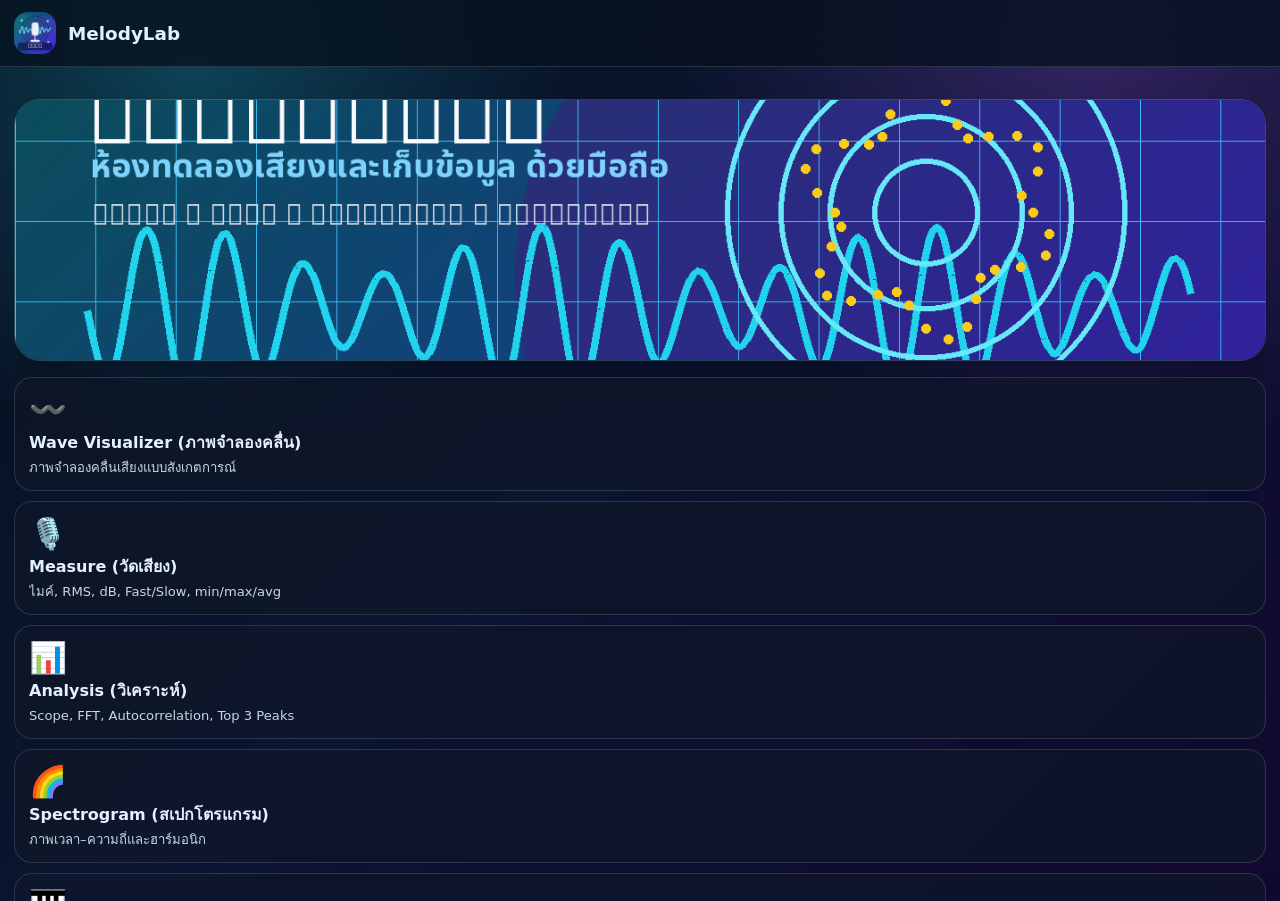
==== commit 058af804: "Add files via upload" ====
--- a/index.html
+++ b/index.html
@@ -1,4 +1,4 @@
-<!DOCTYPE html><html lang="th"><head><meta charset="UTF-8"><meta name="viewport" content="width=device-width, initial-scale=1.0"><title>MelodyLab</title><meta name="description" content="MelodyLab ห้องทดลองเสียงและเก็บข้อมูล ด้วยมือถือ"><meta name="theme-color" content="#0f172a"><link rel="manifest" href="manifest.json"><link rel="icon" type="image/png" href="icon-192.png"><link rel="apple-touch-icon" href="icon-192.png"><link rel="stylesheet" href="style.css"></head><body class="homeOnly"><header><div class="wrap nav"><a class="brand" href="index.html"><img src="icon-192.png" alt="MelodyLab"><span>MelodyLab</span></a></div></header><main class="wrap"><section class="section homeMenu"><div class="menuGrid"><a class="menuItem" href="visualizer.html"><span class="icon">〰️</span><h3>Wave Visualizer (ภาพจำลองคลื่น)</h3><p>ภาพจำลองคลื่นเสียงแบบสังเกตการณ์</p></a><a class="menuItem" href="measure.html"><span class="icon">🎙️</span><h3>Measure (วัดเสียง)</h3><p>ไมค์, RMS, dB, Fast/Slow, min/max/avg</p></a><a class="menuItem" href="analysis.html"><span class="icon">📊</span><h3>Analysis (วิเคราะห์)</h3><p>Scope, FFT, Autocorrelation, Top 3 Peaks</p></a><a class="menuItem" href="spectrogram.html"><span class="icon">🌈</span><h3>Spectrogram (สเปกโตรแกรม)</h3><p>ภาพเวลา–ความถี่และฮาร์มอนิก</p></a><a class="menuItem" href="generator.html"><span class="icon">🎹</span><h3>Generator (สร้างเสียง)</h3><p>Tone, Beat, White Noise</p></a><a class="menuItem" href="calibration.html"><span class="icon">🎯</span><h3>Calibration (ปรับเทียบ)</h3><p>เช็ก 440 Hz, ปรับ dB Offset, บันทึกรุ่นมือถือ</p></a></div></section>
+<!DOCTYPE html><html lang="th"><head><meta charset="UTF-8"><meta name="viewport" content="width=device-width, initial-scale=1.0"><title>MelodyLab</title><meta name="description" content="MelodyLab ห้องทดลองเสียงและเก็บข้อมูล ด้วยมือถือ"><meta name="theme-color" content="#0f172a"><link rel="manifest" href="manifest.json"><link rel="icon" type="image/png" href="icon-192.png"><link rel="apple-touch-icon" href="icon-192.png"><link rel="stylesheet" href="style.css"></head><body class="homeOnly"><header><div class="wrap nav"><a class="brand" href="index.html"><img src="icon-192.png" alt="MelodyLab"><span>MelodyLab</span></a></div></header><main class="wrap"><section class="section homeMenu"><div class="melodyHeroGraphic"><img src="melodylab-hero.png" alt="MelodyLab sound wave laboratory graphic"></div><div class="menuGrid"><a class="menuItem" href="visualizer.html"><span class="icon">〰️</span><h3>Wave Visualizer (ภาพจำลองคลื่น)</h3><p>ภาพจำลองคลื่นเสียงแบบสังเกตการณ์</p></a><a class="menuItem" href="measure.html"><span class="icon">🎙️</span><h3>Measure (วัดเสียง)</h3><p>ไมค์, RMS, dB, Fast/Slow, min/max/avg</p></a><a class="menuItem" href="analysis.html"><span class="icon">📊</span><h3>Analysis (วิเคราะห์)</h3><p>Scope, FFT, Autocorrelation, Top 3 Peaks</p></a><a class="menuItem" href="spectrogram.html"><span class="icon">🌈</span><h3>Spectrogram (สเปกโตรแกรม)</h3><p>ภาพเวลา–ความถี่และฮาร์มอนิก</p></a><a class="menuItem" href="generator.html"><span class="icon">🎹</span><h3>Generator (สร้างเสียง)</h3><p>Tone, Beat, White Noise</p></a><a class="menuItem" href="calibration.html"><span class="icon">🎯</span><h3>Calibration (ปรับเทียบ)</h3><p>เช็ก 440 Hz, ปรับ dB Offset, บันทึกรุ่นมือถือ</p></a></div></section>
 <section class="section" id="visualizer">
   <div class="sectionHead">
     <div>
@@ -18,10 +18,10 @@
         <button class="active" data-viz="longitudinal">Longitudinal</button>
         <button data-viz="pressure">Pressure</button>
         <button data-viz="displacementPressure">Displacement + Pressure</button>
-        <button data-viz="speedSound">Speed of Sound S Variable Slow Motion</button>
-        <button data-viz="superposition">Superposition</button>
-        <button data-viz="beatsViz">Beats</button>
-        <button data-viz="standingAir">Standing Wave</button>
+        <button data-viz="speedSound">Speed of Sound Extra Slow Motion</button>
+        <button type="button" class="directVizLink" data-page-link="visualizer_superposition.html" onclick="location.href=this.dataset.pageLink">Superposition</button>
+        <button type="button" class="directVizLink" data-page-link="visualizer_beatsViz.html" onclick="location.href=this.dataset.pageLink">Beats</button>
+        <button type="button" class="directVizLink" data-page-link="visualizer_standingAir.html" onclick="location.href=this.dataset.pageLink">Standing Wave</button>
         <button data-viz="resonanceViz">Resonance</button>
         <button data-viz="harmonicsViz">Harmonics / Timbre</button>
         <button data-viz="dopplerViz">Doppler</button>
--- a/style.css
+++ b/style.css
@@ -1064,3 +1064,2109 @@
     overflow:hidden;
   }
 }
+
+
+/* v5.23 longitudinal cleanup */
+#visualizer[data-viz-mode="longitudinal"] .playerCenter{
+  justify-content:center;
+}
+#visualizer[data-viz-mode="longitudinal"] .localExportCard .actions{
+  flex-wrap:wrap;
+}
+#visualizer[data-viz-mode="longitudinal"] .localPngBtn{
+  border-color: rgba(148,163,184,.22);
+}
+
+
+/* v5.24 pressure cleanup */
+#visualizer[data-viz-mode="pressure"] .playerCenter{
+  justify-content:center;
+}
+#visualizer[data-viz-mode="pressure"] .localExportCard .actions{
+  flex-wrap:wrap;
+}
+#visualizer[data-viz-mode="pressure"] .localPngBtn{
+  border-color: rgba(148,163,184,.22);
+}
+
+
+/* v5.25 displacement + transverse cleanup */
+#visualizer[data-viz-mode="displacementPressure"] .playerCenter,
+#visualizer[data-viz-mode="transverseCompare"] .playerCenter{
+  justify-content:center;
+}
+#visualizer[data-viz-mode="displacementPressure"] .localExportCard .actions,
+#visualizer[data-viz-mode="transverseCompare"] .localExportCard .actions{
+  flex-wrap:wrap;
+}
+#visualizer[data-viz-mode="displacementPressure"] .localPngBtn,
+#visualizer[data-viz-mode="transverseCompare"] .localPngBtn{
+  border-color: rgba(148,163,184,.22);
+}
+
+
+/* v5.26 superposition beats standing cleanup */
+#visualizer[data-viz-mode="superposition"] .playerCenter,
+#visualizer[data-viz-mode="beatsViz"] .playerCenter,
+#visualizer[data-viz-mode="standingAir"] .playerCenter{
+  justify-content:center;
+}
+#visualizer[data-viz-mode="superposition"] .localExportCard .actions,
+#visualizer[data-viz-mode="beatsViz"] .localExportCard .actions,
+#visualizer[data-viz-mode="standingAir"] .localExportCard .actions{
+  flex-wrap:wrap;
+}
+#visualizer[data-viz-mode="superposition"] .localPngBtn,
+#visualizer[data-viz-mode="beatsViz"] .localPngBtn,
+#visualizer[data-viz-mode="standingAir"] .localPngBtn{
+  border-color: rgba(148,163,184,.22);
+}
+
+
+/* v5.27 longitudinal visualizer template */
+.visualizerTemplatePage .templateHead{margin-bottom:14px}
+.visualizerTemplatePage .miniTag{display:inline-flex;align-items:center;gap:8px;padding:7px 12px;border-radius:999px;background:rgba(56,189,248,.12);border:1px solid rgba(56,189,248,.35);color:#cfe9ff;font-size:.78rem;font-weight:700;letter-spacing:.02em;margin-bottom:10px}
+.visualizerTemplatePage .sectionLead{margin:8px 0 0;color:var(--muted);max-width:860px;line-height:1.55}
+.vizConceptStrip{display:grid;grid-template-columns:repeat(4,minmax(0,1fr));gap:12px;margin:0 0 16px}
+.conceptChip{display:flex;align-items:center;gap:12px;padding:14px 16px;border-radius:20px;background:linear-gradient(180deg, rgba(15,23,42,.92), rgba(19,33,58,.9));border:1px solid rgba(148,163,184,.18);box-shadow:0 10px 25px rgba(2,6,23,.22)}
+.conceptChip.accent{border-color:rgba(255,77,109,.28)}
+.chipIcon{display:inline-flex;align-items:center;justify-content:center;width:38px;height:38px;border-radius:12px;background:rgba(99,102,241,.22);color:#fff;font-weight:800;font-size:1.1rem;flex:0 0 auto}
+.chipIcon.dot{background:rgba(255,77,109,.16);position:relative}
+.chipIcon.dot::before{content:"";width:14px;height:14px;border-radius:50%;background:#ff4d6d;box-shadow:0 0 0 3px rgba(255,255,255,.18);display:block}
+.conceptChip b{display:block;font-size:.95rem;margin-bottom:2px}
+.conceptChip small{display:block;color:var(--muted);line-height:1.35}
+.visualizerTemplateGrid{display:grid;grid-template-columns:minmax(0,1.6fr) minmax(320px,.95fr);gap:16px;align-items:start}
+.templateMainViz,.templateControlViz,.templateExportCard{border-radius:24px;background:linear-gradient(180deg, rgba(17,24,39,.95), rgba(20,32,58,.95));box-shadow:0 18px 40px rgba(2,6,23,.26)}
+.templateMainViz{padding-bottom:16px}
+.templateUnderCanvas{display:grid;grid-template-columns:1.2fr .9fr;gap:12px;padding:12px 16px 0}
+.templateInsightCard,.templateLegendCard{background:rgba(8,15,29,.72);border:1px solid rgba(148,163,184,.16);border-radius:18px;padding:14px 16px}
+.insightTitle{font-weight:800;margin-bottom:8px;color:#eef6ff}
+.templateInsightCard ul{margin:0;padding-left:18px;color:#c7d2e5;line-height:1.5}
+.templateLegendCard{display:grid;gap:10px;align-content:start}
+.legendRow{display:flex;align-items:center;gap:10px;color:#dbeafe;font-size:.92rem}
+.legendDot{width:14px;height:14px;border-radius:50%;display:inline-block;flex:0 0 auto}
+.legendDot.cyan{background:#22d3ee}
+.legendDot.pink{background:#ef4444;box-shadow:0 0 0 2px rgba(255,255,255,.16)}
+.legendDot.green{background:#22c55e;box-shadow:0 0 0 2px rgba(255,255,255,.16)}
+.legendDot.red{background:#ff4d6d;box-shadow:0 0 0 2px rgba(255,255,255,.2)}
+.legendMark{display:inline-flex;align-items:center;justify-content:center;width:14px;height:14px;color:#cbd5e1;font-weight:800}
+.templateReadout > div{min-height:96px}
+.templateReadout small{display:block;margin-top:7px;color:#9fb3c8;font-size:.78rem;line-height:1.35}
+.panelTitleRow{display:flex;justify-content:space-between;align-items:flex-start;gap:10px;margin-bottom:10px}
+.panelTitleRow h3{margin:0}
+.panelHint{display:inline-flex;align-items:center;color:#9fb3c8;font-size:.8rem;line-height:1.35;text-align:right;max-width:220px}
+.richField{padding:2px 0 6px}
+.richField label{display:flex;justify-content:space-between;align-items:center;gap:8px;flex-wrap:wrap}
+.valueBadge{display:inline-flex;align-items:center;justify-content:center;padding:4px 10px;border-radius:999px;background:rgba(99,102,241,.18);border:1px solid rgba(99,102,241,.35);color:#e0e7ff;font-size:.78rem;font-weight:700}
+.miniInfoGrid{display:grid;grid-template-columns:1fr 1fr;gap:10px;margin-top:14px}
+.miniInfoCard{padding:12px 12px 13px;border-radius:16px;background:rgba(9,16,31,.72);border:1px solid rgba(148,163,184,.14)}
+.miniInfoCard b{display:block;font-size:.86rem;margin-bottom:6px;color:#eef6ff}
+.miniInfoCard small{display:block;color:#9fb3c8;line-height:1.38}
+.templateExportCard .actions{flex-wrap:wrap}
+#visualizer[data-viz-mode="longitudinal"] .vizPlayerBar{margin:12px 16px 0}
+#visualizer[data-viz-mode="longitudinal"] .vizReadout{padding:14px 16px 0}
+#visualizer[data-viz-mode="longitudinal"] .controlViz{padding-top:18px}
+@media (max-width: 980px){
+  .vizConceptStrip{grid-template-columns:1fr 1fr}
+  .visualizerTemplateGrid{grid-template-columns:1fr}
+  .templateUnderCanvas{grid-template-columns:1fr}
+  .panelHint{max-width:none;text-align:left}
+}
+@media (max-width: 640px){
+  .vizConceptStrip{grid-template-columns:1fr}
+  .conceptChip{padding:12px 14px}
+  .chipIcon{width:34px;height:34px;font-size:1rem}
+  .templateReadout > div{min-height:86px}
+  .miniInfoGrid{grid-template-columns:1fr}
+  .panelTitleRow{flex-direction:column}
+}
+
+
+/* v5.28 all visualizer template */
+.legendDot.yellow{background:#fbbf24}
+.legendDot.purple{background:#a855f7}
+.valueBadge.textOnly{padding-inline:12px}
+.visualizerTemplatePage .templateLegendCard .legendRow span:last-child{line-height:1.35}
+@media (max-width: 980px){
+  .visualizerTemplateGrid{grid-template-columns:1fr}
+}
+
+
+/* v5.29 longitudinal focus cleanup */
+.longitudinalFocusPage .longitudinalFocusGrid{align-items:start}
+.longitudinalFocusPage .longitudinalMainViz{padding-bottom:14px}
+.longitudinalFocusPage .vizMediaFrame{border-radius:22px;overflow:hidden;background:linear-gradient(180deg, rgba(6,11,24,.94), rgba(10,16,30,.96));border:1px solid rgba(148,163,184,.16);box-shadow:inset 0 0 0 1px rgba(255,255,255,.03)}
+.longitudinalFocusPage .vizMediaFrame .vizSingleModeLabel{margin:0;border-radius:0;padding:14px 16px;background:rgba(17,24,39,.75);border-bottom:1px solid rgba(148,163,184,.12)}
+.longitudinalFocusPage .vizMediaFrame canvas{display:block}
+.longitudinalFocusPage .embeddedPlayerBar{margin:0;border-radius:0;padding:10px 14px;background:rgba(8,13,24,.96);border-top:1px solid rgba(148,163,184,.12)}
+.longitudinalFocusPage .templateReadout{padding-top:14px}
+.longitudinalFocusPage .explainDetails{margin:14px 0 0;border:1px solid rgba(148,163,184,.16);border-radius:18px;background:rgba(8,15,29,.62);overflow:hidden}
+.longitudinalFocusPage .explainDetails summary{cursor:pointer;list-style:none;padding:14px 16px;font-weight:700;color:#eef6ff;display:flex;align-items:center;justify-content:space-between;gap:10px}
+.longitudinalFocusPage .explainDetails summary::-webkit-details-marker{display:none}
+.longitudinalFocusPage .explainDetails summary::after{content:'▾';font-size:.95rem;color:#cbd5e1;transition:transform .18s ease}
+.longitudinalFocusPage .explainDetails[open] summary::after{transform:rotate(180deg)}
+.longitudinalFocusPage .detailsBody{padding:0 16px 16px}
+.longitudinalFocusPage .compactExplainStrip{margin-top:2px;grid-template-columns:repeat(2,minmax(0,1fr));gap:10px}
+.longitudinalFocusPage .compactExplainStrip .conceptChip{padding:12px 14px}
+.longitudinalFocusPage .explainGrid{padding:12px 0 0;grid-template-columns:1.1fr .9fr}
+.longitudinalFocusPage .templateControlViz .miniInfoGrid{display:none !important}
+@media (max-width: 980px){
+  .longitudinalFocusPage .compactExplainStrip{grid-template-columns:1fr 1fr}
+  .longitudinalFocusPage .explainGrid{grid-template-columns:1fr}
+}
+@media (max-width: 640px){
+  .longitudinalFocusPage .compactExplainStrip{grid-template-columns:1fr}
+  .longitudinalFocusPage .embeddedPlayerBar{padding:10px 12px}
+  .longitudinalFocusPage .embeddedPlayerBar .playerNow{font-size:.82rem}
+}
+
+
+/* v5.30 longitudinal minimal player */
+.longitudinalFocusPage .embeddedPlayerBar{display:flex;justify-content:center;align-items:center;min-height:78px}
+.longitudinalFocusPage .embeddedPlayerBar .playerCluster.playerLeft,
+.longitudinalFocusPage .embeddedPlayerBar .vizPlayerMeta{display:none !important}
+.longitudinalFocusPage .embeddedPlayerBar .playerCenterOnly{width:100%;justify-content:center}
+.longitudinalFocusPage .embeddedPlayerBar .playerBtn{width:52px;height:52px}
+.longitudinalFocusPage .embeddedPlayerBar .playerPrimary{transform:scale(1.06)}
+.longitudinalFocusPage .templateMainViz .templateReadout{display:none !important}
+
+
+/* v5.31 longitudinal balanced proportions */
+.longitudinalFocusPage .longitudinalFocusGrid{
+  grid-template-columns:minmax(0,2.15fr) minmax(260px,.72fr);
+  gap:14px;
+  align-items:start;
+}
+.longitudinalFocusPage .longitudinalMainViz{padding-bottom:12px;min-width:0}
+.longitudinalFocusPage .longitudinalControlViz{
+  justify-self:end;
+  width:100%;
+  max-width:320px;
+  padding:16px 16px 14px;
+}
+.longitudinalFocusPage .vizMediaFrame{border-radius:22px;overflow:hidden;background:linear-gradient(180deg, rgba(6,11,24,.94), rgba(10,16,30,.96));border:1px solid rgba(148,163,184,.16);box-shadow:inset 0 0 0 1px rgba(255,255,255,.03)}
+.longitudinalFocusPage .vizMediaFrame .vizSingleModeLabel{margin:0;border-radius:0;padding:13px 16px;background:rgba(17,24,39,.75);border-bottom:1px solid rgba(148,163,184,.12)}
+.longitudinalFocusPage .vizMediaFrame canvas{display:block;width:100%;height:auto;aspect-ratio:1200/520;background:#040914}
+.longitudinalFocusPage .embeddedPlayerBar{display:flex;justify-content:center;align-items:center;min-height:72px;margin:0;border-radius:0;padding:10px 12px;background:rgba(8,13,24,.96);border-top:1px solid rgba(148,163,184,.12)}
+.longitudinalFocusPage .embeddedPlayerBar .playerCluster.playerLeft,
+.longitudinalFocusPage .embeddedPlayerBar .vizPlayerMeta{display:none !important}
+.longitudinalFocusPage .embeddedPlayerBar .playerCenterOnly{width:100%;justify-content:center;gap:16px}
+.longitudinalFocusPage .embeddedPlayerBar .playerBtn{width:50px;height:50px}
+.longitudinalFocusPage .embeddedPlayerBar .playerPrimary{transform:scale(1.05)}
+.longitudinalFocusPage .explainDetails{margin:12px 0 0;border:1px solid rgba(148,163,184,.16);border-radius:18px;background:rgba(8,15,29,.62);overflow:hidden}
+.longitudinalFocusPage .explainDetails summary{cursor:pointer;list-style:none;padding:13px 16px;font-weight:700;color:#eef6ff;display:flex;align-items:center;justify-content:space-between;gap:10px}
+.longitudinalFocusPage .explainDetails summary::-webkit-details-marker{display:none}
+.longitudinalFocusPage .explainDetails summary::after{content:'▾';font-size:.95rem;color:#cbd5e1;transition:transform .18s ease}
+.longitudinalFocusPage .explainDetails[open] summary::after{transform:rotate(180deg)}
+.longitudinalFocusPage .detailsBody{padding:0 14px 14px}
+.longitudinalFocusPage .compactExplainStrip{margin-top:2px;grid-template-columns:repeat(2,minmax(0,1fr));gap:10px}
+.longitudinalFocusPage .compactExplainStrip .conceptChip{padding:12px 14px}
+.longitudinalFocusPage .explainGrid{padding:12px 0 0;grid-template-columns:1.15fr .85fr}
+.longitudinalFocusPage .longitudinalControlViz .panelTitleRow{margin-bottom:8px}
+.longitudinalFocusPage .longitudinalControlViz .panelHint{max-width:170px;font-size:.74rem}
+.longitudinalFocusPage .longitudinalControlViz .richField{padding:0 0 4px}
+.longitudinalFocusPage .longitudinalControlViz .field label{font-size:.94rem}
+.longitudinalFocusPage .longitudinalControlViz input[type="range"]{margin-top:4px}
+.longitudinalFocusPage .longitudinalControlViz .valueBadge{padding:3px 9px;font-size:.75rem}
+.longitudinalFocusPage .templateMainViz .templateReadout,
+.longitudinalFocusPage .templateControlViz .miniInfoGrid{display:none !important}
+@media (max-width: 1100px){
+  .longitudinalFocusPage .longitudinalFocusGrid{grid-template-columns:minmax(0,1.65fr) minmax(250px,.85fr)}
+  .longitudinalFocusPage .longitudinalControlViz{max-width:none}
+}
+@media (max-width: 980px){
+  .longitudinalFocusPage .longitudinalFocusGrid{grid-template-columns:1fr}
+  .longitudinalFocusPage .longitudinalControlViz{justify-self:stretch;max-width:none;padding:18px}
+  .longitudinalFocusPage .compactExplainStrip{grid-template-columns:1fr 1fr}
+  .longitudinalFocusPage .explainGrid{grid-template-columns:1fr}
+}
+@media (max-width: 640px){
+  .longitudinalFocusPage .compactExplainStrip{grid-template-columns:1fr}
+  .longitudinalFocusPage .embeddedPlayerBar{padding:10px 12px}
+  .longitudinalFocusPage .embeddedPlayerBar .playerBtn{width:46px;height:46px}
+}
+
+
+/* v5.32 longitudinal refined text layout */
+.longitudinalFocusPage .panelTitleStack{display:flex;flex-direction:column;align-items:flex-start;gap:4px;margin-bottom:10px}
+.longitudinalFocusPage .panelTitleStack h3{margin:0}
+.longitudinalFocusPage .panelSubtext{margin:0;color:#9fb2cf;font-size:.82rem;line-height:1.4}
+.longitudinalFocusPage .longitudinalControlViz .panelSubtext{max-width:100%}
+.longitudinalFocusPage .templateExportCard .panelSubtext{max-width:100%}
+.longitudinalFocusPage .longitudinalControlViz .panelTitleRow,
+.longitudinalFocusPage .templateExportCard .panelTitleRow{display:none !important}
+
+
+/* v5.33 visualizer menu balanced */
+.visualizerMenuPage .visualizerMenuHead{margin-bottom:12px}
+.visualizerMenuPage .visualizerMenuHead h2{margin-bottom:0}
+.visualizerMenuPage .visualizerSubGrid{
+  grid-template-columns:1fr !important;
+  gap:12px !important;
+}
+.visualizerMenuPage .vizSubItem{
+  display:grid !important;
+  grid-template-columns:56px minmax(0,1fr) 18px;
+  align-items:center;
+  gap:14px;
+  min-height:96px !important;
+  padding:16px 18px !important;
+  border-radius:22px;
+}
+.visualizerMenuPage .vizSubIconWrap{
+  width:50px;
+  height:50px;
+  border-radius:16px;
+  display:flex;
+  align-items:center;
+  justify-content:center;
+  background:linear-gradient(180deg, rgba(99,102,241,.24), rgba(34,211,238,.10));
+  border:1px solid rgba(129,140,248,.26);
+  box-shadow:inset 0 1px 0 rgba(255,255,255,.06);
+}
+.visualizerMenuPage .vizSubItem .icon{
+  font-size:1.55rem !important;
+  display:block;
+  margin:0 !important;
+  line-height:1;
+}
+.visualizerMenuPage .vizSubText{
+  min-width:0;
+}
+.visualizerMenuPage .vizSubItem h3{
+  font-size:1.02rem !important;
+  line-height:1.32 !important;
+  margin:0 0 6px !important;
+  color:#eef6ff;
+}
+.visualizerMenuPage .vizSubItem p{
+  margin:0 !important;
+  font-size:.86rem !important;
+  line-height:1.45 !important;
+  color:#bed0e7;
+  max-width:none !important;
+  display:-webkit-box;
+  -webkit-line-clamp:2;
+  -webkit-box-orient:vertical;
+  overflow:hidden;
+}
+.visualizerMenuPage .vizSubArrow{
+  font-size:1.4rem;
+  line-height:1;
+  color:#93a4bf;
+  opacity:.9;
+}
+.visualizerMenuPage .vizSubItem:hover .vizSubArrow{
+  color:#dbeafe;
+}
+@media (max-width: 640px){
+  .visualizerMenuPage .vizSubItem{
+    grid-template-columns:50px minmax(0,1fr) 16px;
+    gap:12px;
+    padding:14px 14px !important;
+    min-height:90px !important;
+  }
+  .visualizerMenuPage .vizSubIconWrap{width:44px;height:44px;border-radius:14px}
+  .visualizerMenuPage .vizSubItem .icon{font-size:1.3rem !important}
+  .visualizerMenuPage .vizSubItem h3{font-size:.96rem !important;line-height:1.28 !important}
+  .visualizerMenuPage .vizSubItem p{font-size:.82rem !important;line-height:1.4 !important}
+}
+
+/* v5.34 Longitudinal final visual style */
+.longitudinalFocusPage .vizMediaFrame canvas{
+  min-height: 440px;
+}
+@media (orientation: landscape) and (max-height: 600px){
+  .longitudinalFocusPage .longitudinalFocusGrid{
+    grid-template-columns:minmax(0,2.2fr) minmax(250px,.72fr);
+  }
+  .longitudinalFocusPage .vizMediaFrame canvas{
+    min-height: 360px;
+  }
+}
+
+/* v5.39: keep full Home, tune Longitudinal graph only */
+.longitudinalFocusPage .vizMediaFrame canvas{
+  min-height: 430px;
+}
+@media (orientation: landscape) and (max-height: 620px){
+  .longitudinalFocusPage .vizMediaFrame canvas{
+    min-height: 360px;
+  }
+}
+
+/* v5.40: full Home preserved, Longitudinal subpage cleaned */
+.longitudinalFocusPage .vizMediaFrame canvas{
+  min-height: 430px;
+}
+@media (orientation: landscape) and (max-height: 620px){
+  .longitudinalFocusPage .vizMediaFrame canvas{
+    min-height: 360px;
+  }
+}
+
+
+/* v5.41 longitudinal player ui refinement */
+.longitudinalFocusPage .embeddedPlayerBar{
+  position:relative;
+  display:flex;
+  justify-content:center;
+  align-items:center;
+  min-height:88px;
+  margin:0;
+  border-radius:0 0 18px 18px;
+  padding:14px 16px 16px;
+  background:linear-gradient(180deg, rgba(2,6,23,.20) 0%, rgba(2,6,23,.82) 24%, rgba(2,6,23,.97) 100%);
+  border-top:1px solid rgba(148,163,184,.12);
+  box-shadow: inset 0 1px 0 rgba(255,255,255,.05), 0 -10px 22px rgba(2,6,23,.18);
+  backdrop-filter:blur(12px);
+}
+.longitudinalFocusPage .embeddedPlayerBar::before{
+  content:"";
+  position:absolute;
+  top:10px;
+  left:50%;
+  transform:translateX(-50%);
+  width:180px;
+  height:3px;
+  border-radius:999px;
+  background:linear-gradient(90deg, rgba(34,211,238,0), rgba(34,211,238,.7), rgba(168,85,247,.72), rgba(168,85,247,0));
+  opacity:.55;
+}
+.longitudinalFocusPage .embeddedPlayerBar .playerCluster.playerLeft,
+.longitudinalFocusPage .embeddedPlayerBar .vizPlayerMeta{display:none !important}
+.longitudinalFocusPage .embeddedPlayerBar .playerCenterOnly{
+  width:100%;
+  justify-content:center;
+  align-items:center;
+  gap:18px;
+}
+.longitudinalFocusPage .embeddedPlayerBar .playerBtn{
+  position:relative;
+  width:58px;
+  height:58px;
+  border-radius:999px;
+  border:1px solid rgba(255,255,255,.10);
+  background:linear-gradient(180deg, rgba(30,41,59,.98), rgba(15,23,42,.98));
+  box-shadow:0 10px 22px rgba(2,6,23,.28), inset 0 1px 0 rgba(255,255,255,.06);
+  display:inline-flex;
+  align-items:center;
+  justify-content:center;
+  transition:transform .18s ease, box-shadow .18s ease, border-color .18s ease, filter .18s ease;
+}
+.longitudinalFocusPage .embeddedPlayerBar .playerBtn::after{
+  content:"";
+  position:absolute;
+  inset:4px;
+  border-radius:inherit;
+  border:1px solid rgba(255,255,255,.04);
+  pointer-events:none;
+}
+.longitudinalFocusPage .embeddedPlayerBar .playerBtn:hover{
+  transform:translateY(-2px) scale(1.03);
+  border-color:rgba(103,232,249,.36);
+  box-shadow:0 14px 26px rgba(2,6,23,.34), 0 0 0 4px rgba(34,211,238,.06), inset 0 1px 0 rgba(255,255,255,.10);
+}
+.longitudinalFocusPage .embeddedPlayerBar .playerBtn:active{
+  transform:translateY(0) scale(.98);
+}
+.longitudinalFocusPage .embeddedPlayerBar .playerPrimary{
+  width:68px;
+  height:68px;
+  background:linear-gradient(135deg, #7c3aed 0%, #6366f1 45%, #06b6d4 100%);
+  border-color:rgba(255,255,255,.22);
+  box-shadow:0 18px 30px rgba(79,70,229,.30), 0 0 0 6px rgba(99,102,241,.10), inset 0 1px 0 rgba(255,255,255,.28);
+}
+.longitudinalFocusPage .embeddedPlayerBar .playerPrimary:hover{
+  box-shadow:0 20px 34px rgba(79,70,229,.38), 0 0 0 8px rgba(99,102,241,.12), inset 0 1px 0 rgba(255,255,255,.34);
+}
+.longitudinalFocusPage .embeddedPlayerBar .playerBtn.isActive{
+  border-color:rgba(96,165,250,.44);
+  box-shadow:0 12px 26px rgba(2,6,23,.34), 0 0 0 5px rgba(96,165,250,.09), inset 0 1px 0 rgba(255,255,255,.08);
+}
+.longitudinalFocusPage .embeddedPlayerBar .playerPrimary.isActive{
+  box-shadow:0 20px 36px rgba(79,70,229,.40), 0 0 0 8px rgba(99,102,241,.13), inset 0 1px 0 rgba(255,255,255,.36);
+}
+.longitudinalFocusPage .embeddedPlayerBar .playerBtn.isPressed{
+  animation:playerPulse .45s ease;
+}
+.longitudinalFocusPage .embeddedPlayerBar .playerGlyph{
+  width:24px;
+  height:24px;
+  display:inline-flex;
+  align-items:center;
+  justify-content:center;
+  color:#e6f0ff;
+}
+.longitudinalFocusPage .embeddedPlayerBar .playerPrimary .playerGlyph{
+  width:28px;
+  height:28px;
+  color:#ffffff;
+}
+.longitudinalFocusPage .embeddedPlayerBar .playerGlyph svg{
+  width:100%;
+  height:100%;
+  display:block;
+  stroke:currentColor;
+  stroke-width:2.2;
+  stroke-linecap:round;
+  stroke-linejoin:round;
+  fill:none;
+}
+.longitudinalFocusPage .embeddedPlayerBar .playerPlay svg{fill:currentColor;stroke:none;margin-left:2px}
+.longitudinalFocusPage .embeddedPlayerBar .playerPause svg rect{fill:currentColor;stroke:none}
+
+@keyframes playerPulse{
+  0%{transform:scale(1)}
+  40%{transform:scale(.92)}
+  100%{transform:scale(1)}
+}
+
+@media (max-width: 640px){
+  .longitudinalFocusPage .embeddedPlayerBar{
+    min-height:80px;
+    padding:12px 12px 14px;
+  }
+  .longitudinalFocusPage .embeddedPlayerBar::before{width:140px}
+  .longitudinalFocusPage .embeddedPlayerBar .playerCenterOnly{gap:14px}
+  .longitudinalFocusPage .embeddedPlayerBar .playerBtn{width:52px;height:52px}
+  .longitudinalFocusPage .embeddedPlayerBar .playerPrimary{width:62px;height:62px}
+}
+
+/* v5.47: remove non-functional page back button to gain vertical space */
+.detailPage .backBtn{
+  display:none !important;
+}
+.detailPage .detailNav{
+  justify-content:flex-start;
+  gap:0;
+}
+.detailPage .brand{
+  gap:14px;
+}
+@media(max-width:760px){
+  .detailPage .brand img{
+    width:42px;
+    height:42px;
+  }
+}
+
+
+/* v5.52 mobile graph focus */
+@media (max-width: 760px){
+  .detailPage main > section.activeDetail{
+    padding-top:10px;
+  }
+  .detailPage .detailNav{
+    padding:8px 0 6px;
+  }
+  .detailPage .brand{
+    gap:10px;
+  }
+  .detailPage .brand img{
+    width:36px;
+    height:36px;
+    border-radius:12px;
+  }
+  .detailPage .brand span{
+    font-size:.9rem;
+    line-height:1.2;
+  }
+  .longitudinalFocusPage .vizMediaFrame .vizSingleModeLabel{
+    padding:9px 12px;
+  }
+  .longitudinalFocusPage .vizMediaFrame canvas{
+    aspect-ratio: 1200 / 470;
+  }
+  .longitudinalFocusPage .embeddedPlayerBar{
+    min-height:70px;
+    padding:8px 10px 10px;
+  }
+  .longitudinalFocusPage .embeddedPlayerBar .playerBtn{
+    width:46px;
+    height:46px;
+  }
+  .longitudinalFocusPage .embeddedPlayerBar .playerPrimary{
+    width:56px;
+    height:56px;
+  }
+  .longitudinalFocusPage .explainDetails{
+    margin-top:10px;
+  }
+  .longitudinalFocusPage .explainDetails summary{
+    padding:11px 14px;
+  }
+}
+
+/* v5.53 FIXED: apply selected neon mockup style to the real v5.52 base */
+.longitudinalFocusPage{
+  --neon-cyan:#19d8ff;
+  --neon-blue:#2688ff;
+  --neon-purple:#a855ff;
+  --neon-pink:#ff4d9d;
+  --neon-green:#53db65;
+}
+
+/* Simulation card: stronger neon frame, darker stage, graph remains scientifically unchanged */
+.longitudinalFocusPage .longitudinalMainViz{
+  background:linear-gradient(145deg,rgba(6,18,37,.96),rgba(13,16,48,.98)) !important;
+  border:1px solid rgba(45,212,255,.26) !important;
+  box-shadow:
+    0 22px 52px rgba(2,6,23,.38),
+    0 0 0 1px rgba(168,85,247,.16),
+    inset 0 1px 0 rgba(255,255,255,.06) !important;
+}
+.longitudinalFocusPage .vizMediaFrame{
+  border-radius:24px !important;
+  border:1px solid rgba(34,211,238,.55) !important;
+  background:
+    radial-gradient(circle at 12% 15%,rgba(34,211,238,.18),transparent 30%),
+    radial-gradient(circle at 90% 12%,rgba(168,85,247,.22),transparent 34%),
+    linear-gradient(180deg,rgba(3,10,25,.96),rgba(4,12,30,.98)) !important;
+  box-shadow:
+    0 0 0 1px rgba(168,85,247,.28),
+    0 0 30px rgba(34,211,238,.18),
+    inset 0 0 36px rgba(34,211,238,.04) !important;
+}
+.longitudinalFocusPage .vizMediaFrame canvas{
+  border-color:rgba(34,211,238,.20) !important;
+  background:#020817 !important;
+}
+
+/* Player: icon-only glowing media controls like the selected example */
+.longitudinalFocusPage .embeddedPlayerBar{
+  margin-top:12px !important;
+  border-radius:24px !important;
+  border:1px solid rgba(34,211,238,.42) !important;
+  background:
+    radial-gradient(circle at 22% 0%,rgba(34,211,238,.18),transparent 35%),
+    radial-gradient(circle at 82% 0%,rgba(168,85,247,.20),transparent 35%),
+    linear-gradient(180deg,rgba(5,15,36,.92),rgba(3,7,22,.98)) !important;
+  box-shadow:
+    0 0 0 1px rgba(168,85,247,.22),
+    0 18px 38px rgba(2,6,23,.36),
+    inset 0 1px 0 rgba(255,255,255,.06) !important;
+}
+.longitudinalFocusPage .embeddedPlayerBar::before{
+  top:auto !important;
+  bottom:0 !important;
+  left:50% !important;
+  transform:translateX(-50%) !important;
+  width:78% !important;
+  height:3px !important;
+  opacity:.90 !important;
+  background:linear-gradient(90deg,rgba(34,211,238,0),rgba(34,211,238,.9),rgba(168,85,247,.9),rgba(244,63,180,.75),rgba(244,63,180,0)) !important;
+}
+.longitudinalFocusPage .embeddedPlayerBar .playerCenterOnly{
+  gap:28px !important;
+}
+.longitudinalFocusPage .embeddedPlayerBar .playerBtn{
+  width:62px !important;
+  height:62px !important;
+  border-radius:999px !important;
+  border:1.5px solid rgba(78,190,255,.75) !important;
+  background:
+    radial-gradient(circle at 32% 25%,rgba(255,255,255,.15),transparent 32%),
+    linear-gradient(145deg,rgba(8,22,50,.95),rgba(4,9,24,.98)) !important;
+  box-shadow:
+    0 0 0 4px rgba(34,211,238,.08),
+    0 0 24px rgba(34,211,238,.32),
+    inset 0 1px 0 rgba(255,255,255,.16) !important;
+}
+.longitudinalFocusPage .embeddedPlayerBar .playerPrimary{
+  width:76px !important;
+  height:76px !important;
+  border-color:rgba(34,211,238,.98) !important;
+  background:
+    radial-gradient(circle at 30% 25%,rgba(255,255,255,.35),transparent 28%),
+    linear-gradient(135deg,#7c3aed 0%,#3b82f6 45%,#19d8ff 100%) !important;
+  box-shadow:
+    0 0 0 11px rgba(124,58,237,.18),
+    0 0 34px rgba(34,211,238,.58),
+    0 20px 38px rgba(59,130,246,.22),
+    inset 0 1px 0 rgba(255,255,255,.34) !important;
+}
+.longitudinalFocusPage .embeddedPlayerBar .playerReset{
+  border-color:rgba(217,70,239,.86) !important;
+  box-shadow:
+    0 0 0 4px rgba(168,85,247,.10),
+    0 0 24px rgba(217,70,239,.34),
+    inset 0 1px 0 rgba(255,255,255,.16) !important;
+}
+.longitudinalFocusPage .embeddedPlayerBar .playerGlyph{
+  color:#f7fbff !important;
+}
+
+/* Explanation bar */
+.longitudinalFocusPage .explainDetails{
+  border-radius:22px !important;
+  border:1px solid rgba(34,211,238,.30) !important;
+  background:
+    radial-gradient(circle at 90% 0%,rgba(168,85,247,.12),transparent 36%),
+    rgba(6,15,34,.82) !important;
+  box-shadow:inset 0 1px 0 rgba(255,255,255,.04),0 12px 26px rgba(2,6,23,.22) !important;
+}
+.longitudinalFocusPage .explainDetails summary{
+  font-size:1.2rem !important;
+  padding:18px 22px !important;
+}
+
+/* Parameters panel: colorful icon rows + sliders */
+.longitudinalFocusPage .neonControlViz{
+  border-radius:26px !important;
+  border:1px solid rgba(34,211,238,.28) !important;
+  background:
+    radial-gradient(circle at 0% 10%,rgba(34,211,238,.18),transparent 36%),
+    radial-gradient(circle at 100% 90%,rgba(168,85,247,.18),transparent 34%),
+    linear-gradient(145deg,rgba(6,18,38,.96),rgba(10,12,42,.96)) !important;
+  box-shadow:0 20px 48px rgba(2,6,23,.35),inset 0 1px 0 rgba(255,255,255,.06) !important;
+}
+.longitudinalFocusPage .neonControlViz .panelTitleStack h3{
+  font-size:1.55rem !important;
+  margin-bottom:2px !important;
+}
+.longitudinalFocusPage .neonControlViz .panelSubtext{
+  font-size:1rem !important;
+  color:#aab9d2 !important;
+  margin-bottom:16px !important;
+}
+.longitudinalFocusPage .neonParamRow{
+  display:grid !important;
+  grid-template-columns:58px minmax(145px,.85fr) minmax(120px,1fr) 112px;
+  align-items:center !important;
+  gap:14px !important;
+  padding:17px 0 !important;
+  border-bottom:1px solid rgba(148,163,184,.12) !important;
+}
+.longitudinalFocusPage .neonParamRow:last-child{border-bottom:none !important}
+.longitudinalFocusPage .paramIcon{
+  width:48px;
+  height:48px;
+  border-radius:999px;
+  display:flex;
+  align-items:center;
+  justify-content:center;
+  color:#fff;
+  font-size:1.55rem;
+  font-weight:900;
+  box-shadow:0 0 24px rgba(255,255,255,.18),inset 0 1px 0 rgba(255,255,255,.20);
+}
+.longitudinalFocusPage .freqRow .paramIcon{background:linear-gradient(135deg,#155ee8,#1ed3ff)}
+.longitudinalFocusPage .ampRow .paramIcon{background:linear-gradient(135deg,#16a34a,#6ee767)}
+.longitudinalFocusPage .speedRow .paramIcon{background:linear-gradient(135deg,#db2777,#ff6aa8)}
+.longitudinalFocusPage .timeRow .paramIcon{background:linear-gradient(135deg,#6d28d9,#a855f7)}
+.longitudinalFocusPage .paramText label{
+  display:block !important;
+  margin:0 !important;
+  font-size:1rem !important;
+  line-height:1.25 !important;
+  color:#f2f7ff !important;
+  font-weight:900 !important;
+}
+.longitudinalFocusPage .paramText small{
+  display:block;
+  margin-top:2px;
+  font-size:.82rem;
+  line-height:1.1;
+  font-weight:800;
+}
+.longitudinalFocusPage .freqRow .paramText small{color:#2f8cff}
+.longitudinalFocusPage .ampRow .paramText small{color:#56e768}
+.longitudinalFocusPage .speedRow .paramText small{color:#ff5ca8}
+.longitudinalFocusPage .timeRow .paramText small{color:#a855f7}
+.longitudinalFocusPage .neonParamRow input[type="range"]{
+  width:100% !important;
+  height:7px !important;
+  padding:0 !important;
+  border:none !important;
+  border-radius:999px !important;
+  background:rgba(60,78,110,.45) !important;
+}
+.longitudinalFocusPage .freqRow input[type="range"]{accent-color:#278cff;color:#278cff}
+.longitudinalFocusPage .ampRow input[type="range"]{accent-color:#54de63;color:#54de63}
+.longitudinalFocusPage .speedRow input[type="range"]{accent-color:#ff4d9d;color:#ff4d9d}
+.longitudinalFocusPage .timeRow input[type="range"]{accent-color:#a855f7;color:#a855f7}
+.longitudinalFocusPage .paramValueWrap{
+  display:flex;
+  align-items:center;
+  justify-content:flex-end;
+}
+.longitudinalFocusPage .neonParamRow .valueBadge{
+  min-width:96px !important;
+  text-align:center !important;
+  display:inline-flex !important;
+  justify-content:center !important;
+  padding:11px 14px !important;
+  border-radius:16px !important;
+  background:rgba(2,8,25,.68) !important;
+  border:1px solid rgba(148,163,184,.18) !important;
+  color:#fff !important;
+  font-size:1.1rem !important;
+  font-weight:900 !important;
+  box-shadow:inset 0 1px 0 rgba(255,255,255,.04),0 10px 22px rgba(2,6,23,.26) !important;
+}
+
+@media(max-width:760px){
+  .longitudinalFocusPage .neonControlViz{padding:22px 18px !important}
+  .longitudinalFocusPage .neonParamRow{
+    grid-template-columns:48px minmax(0,1fr) 44% !important;
+    grid-template-areas:
+      "icon text value"
+      "icon slider slider";
+    gap:8px 12px !important;
+    padding:15px 0 !important;
+  }
+  .longitudinalFocusPage .paramIcon{grid-area:icon;width:44px;height:44px;font-size:1.35rem}
+  .longitudinalFocusPage .paramText{grid-area:text}
+  .longitudinalFocusPage .neonParamRow input[type="range"]{grid-area:slider}
+  .longitudinalFocusPage .paramValueWrap{grid-area:value}
+  .longitudinalFocusPage .neonParamRow .valueBadge{min-width:82px !important;font-size:1rem !important;padding:9px 12px !important}
+  .longitudinalFocusPage .embeddedPlayerBar .playerCenterOnly{gap:20px !important}
+}
+@media(max-width:950px) and (orientation:landscape){
+  .longitudinalFocusPage .neonControlViz .panelTitleStack h3{font-size:1.2rem !important}
+  .longitudinalFocusPage .neonControlViz .panelSubtext{font-size:.82rem !important;margin-bottom:8px !important}
+  .longitudinalFocusPage .neonParamRow{
+    grid-template-columns:38px minmax(0,1fr) !important;
+    grid-template-areas:
+      "icon text"
+      "icon value"
+      "slider slider";
+    gap:6px 10px !important;
+    padding:11px 0 !important;
+  }
+  .longitudinalFocusPage .paramIcon{grid-area:icon;width:36px;height:36px;font-size:1.1rem}
+  .longitudinalFocusPage .paramText{grid-area:text}
+  .longitudinalFocusPage .paramText label{font-size:.86rem !important}
+  .longitudinalFocusPage .paramText small{font-size:.72rem}
+  .longitudinalFocusPage .paramValueWrap{grid-area:value;justify-content:flex-start}
+  .longitudinalFocusPage .neonParamRow input[type="range"]{grid-area:slider}
+  .longitudinalFocusPage .neonParamRow .valueBadge{min-width:72px !important;font-size:.82rem !important;padding:6px 9px !important}
+}
+
+
+/* v5.55: make longitudinal graph more prominent by tightening empty space */
+.longitudinalFocusPage .embeddedPlayerBar{margin-top:6px !important;}
+@media(max-width:760px){
+  .longitudinalFocusPage .vizMediaFrame canvas{aspect-ratio:1200 / 450 !important;}
+  .longitudinalFocusPage .embeddedPlayerBar{margin-top:4px !important;}
+}
+@media(max-width:950px) and (orientation:landscape){
+  .longitudinalFocusPage .vizMediaFrame canvas{aspect-ratio:1200 / 410 !important;}
+  .longitudinalFocusPage .embeddedPlayerBar{margin-top:4px !important;}
+}
+
+
+/* v5.56: tighter mobile longitudinal layout */
+.longitudinalFocusPage .vizMediaFrame canvas{aspect-ratio:1200/500 !important;}
+.longitudinalFocusPage .embeddedPlayerBar{padding:8px 12px !important; min-height:64px !important;}
+@media(max-width:760px){
+  .longitudinalFocusPage .vizMediaFrame canvas{aspect-ratio:1200/430 !important;}
+  .longitudinalFocusPage .embeddedPlayerBar{padding:6px 10px !important; min-height:60px !important;}
+}
+@media(max-width:950px) and (orientation:landscape){
+  .longitudinalFocusPage .vizMediaFrame canvas{aspect-ratio:1200/380 !important;}
+  .longitudinalFocusPage .embeddedPlayerBar{padding:6px 10px !important; min-height:58px !important;}
+}
+
+
+/* v5.57: make longitudinal graph more prominent on mobile while preserving all elements */
+.longitudinalFocusPage .vizMediaFrame canvas{min-height:380px !important; aspect-ratio:1200/440 !important;}
+.longitudinalFocusPage .embeddedPlayerBar{margin-top:6px !important; min-height:72px !important; padding:8px 12px 10px !important;}
+@media (max-width:760px){
+  .longitudinalFocusPage .vizMediaFrame canvas{min-height:300px !important; aspect-ratio:1200/380 !important;}
+  .longitudinalFocusPage .embeddedPlayerBar{margin-top:4px !important; min-height:64px !important; padding:7px 10px 9px !important;}
+  .longitudinalFocusPage .embeddedPlayerBar .playerCenterOnly{gap:16px !important;}
+  .longitudinalFocusPage .embeddedPlayerBar .playerBtn{width:50px !important; height:50px !important;}
+  .longitudinalFocusPage .embeddedPlayerBar .playerPrimary{width:60px !important; height:60px !important;}
+}
+@media (max-width:950px) and (orientation:landscape){
+  .longitudinalFocusPage .vizMediaFrame canvas{min-height:240px !important; aspect-ratio:1200/320 !important;}
+  .longitudinalFocusPage .embeddedPlayerBar{margin-top:4px !important; min-height:60px !important; padding:6px 10px 8px !important;}
+  .longitudinalFocusPage .embeddedPlayerBar .playerCenterOnly{gap:14px !important;}
+  .longitudinalFocusPage .embeddedPlayerBar .playerBtn{width:46px !important; height:46px !important;}
+  .longitudinalFocusPage .embeddedPlayerBar .playerPrimary{width:56px !important; height:56px !important;}
+}
+
+
+/* v5.58: make particle graph the visual focus on phones */
+.longitudinalFocusPage .vizMediaFrame .vizSingleModeLabel{padding:10px 14px !important;}
+.longitudinalFocusPage .longitudinalMainViz{padding-bottom:8px !important;}
+.longitudinalFocusPage .embeddedPlayerBar{margin-top:4px !important; min-height:62px !important; padding:6px 10px 8px !important;}
+@media (max-width:760px){
+  .longitudinalFocusPage .vizMediaFrame .vizSingleModeLabel{padding:8px 12px !important;}
+  .longitudinalFocusPage .vizMediaFrame canvas{min-height:250px !important; aspect-ratio:1200/330 !important;}
+  .longitudinalFocusPage .embeddedPlayerBar{margin-top:2px !important; min-height:56px !important; padding:5px 10px 6px !important;}
+  .longitudinalFocusPage .embeddedPlayerBar .playerCenterOnly{gap:18px !important;}
+  .longitudinalFocusPage .embeddedPlayerBar .playerBtn{width:48px !important; height:48px !important;}
+  .longitudinalFocusPage .embeddedPlayerBar .playerPrimary{width:58px !important; height:58px !important;}
+}
+@media (max-width:950px) and (orientation:landscape){
+  .longitudinalFocusPage .vizMediaFrame .vizSingleModeLabel{padding:8px 12px !important;}
+  .longitudinalFocusPage .vizMediaFrame canvas{min-height:220px !important; aspect-ratio:1200/300 !important;}
+  .longitudinalFocusPage .embeddedPlayerBar{margin-top:2px !important; min-height:52px !important; padding:4px 8px 6px !important;}
+  .longitudinalFocusPage .embeddedPlayerBar .playerCenterOnly{gap:14px !important;}
+  .longitudinalFocusPage .embeddedPlayerBar .playerBtn{width:44px !important; height:44px !important;}
+  .longitudinalFocusPage .embeddedPlayerBar .playerPrimary{width:52px !important; height:52px !important;}
+}
+
+
+/* v5.59: graph priority + smaller parameter panel */
+.longitudinalFocusPage .neonControlViz{padding:20px 16px !important;}
+.longitudinalFocusPage .neonControlViz .panelTitleStack h3{font-size:1.8rem !important;line-height:1.08 !important;}
+.longitudinalFocusPage .neonControlViz .panelSubtext{font-size:.82rem !important;line-height:1.45 !important;margin-bottom:6px !important;}
+.longitudinalFocusPage .neonParamRow{padding:14px 0 !important;gap:10px !important;}
+.longitudinalFocusPage .paramIcon{width:44px !important;height:44px !important;font-size:1.35rem !important;}
+.longitudinalFocusPage .paramText label{font-size:.88rem !important;line-height:1.22 !important;}
+.longitudinalFocusPage .paramText small{font-size:.72rem !important;line-height:1.1 !important;}
+.longitudinalFocusPage .neonParamRow .valueBadge{min-width:74px !important;font-size:.9rem !important;padding:7px 10px !important;}
+.longitudinalFocusPage .neonParamRow input[type="range"]{margin-top:4px !important;}
+@media (max-width:760px){
+  .longitudinalFocusPage .vizMediaFrame canvas{min-height:200px !important; aspect-ratio:1200/285 !important;}
+  .longitudinalFocusPage .vizMediaFrame .vizSingleModeLabel{padding:8px 12px !important;}
+  .longitudinalFocusPage .embeddedPlayerBar{min-height:52px !important; padding:5px 10px 6px !important; margin-top:0 !important;}
+  .longitudinalFocusPage .embeddedPlayerBar .playerCenterOnly{gap:14px !important;}
+  .longitudinalFocusPage .embeddedPlayerBar .playerBtn{width:44px !important;height:44px !important;}
+  .longitudinalFocusPage .embeddedPlayerBar .playerPrimary{width:54px !important;height:54px !important;}
+  .longitudinalFocusPage .explainDetails{margin-top:8px !important;}
+  .longitudinalFocusPage .neonControlViz{padding:16px 14px !important;}
+  .longitudinalFocusPage .neonControlViz .panelTitleStack h3{font-size:1.55rem !important;}
+  .longitudinalFocusPage .neonControlViz .panelSubtext{font-size:.74rem !important;margin-bottom:4px !important;}
+  .longitudinalFocusPage .neonParamRow{grid-template-columns:40px 1fr 78px !important; grid-template-areas:"icon text value" ". slider slider" !important; padding:10px 0 !important; gap:8px 10px !important;}
+  .longitudinalFocusPage .paramIcon{width:36px !important;height:36px !important;font-size:1.05rem !important;}
+  .longitudinalFocusPage .paramText label{font-size:.8rem !important;}
+  .longitudinalFocusPage .paramText small{font-size:.67rem !important;}
+  .longitudinalFocusPage .neonParamRow .valueBadge{min-width:66px !important;font-size:.82rem !important;padding:6px 8px !important;}
+}
+@media (max-width:950px) and (orientation:landscape){
+  .longitudinalFocusPage .vizMediaFrame canvas{min-height:170px !important; aspect-ratio:1200/250 !important;}
+  .longitudinalFocusPage .embeddedPlayerBar{min-height:46px !important; padding:4px 8px 5px !important; margin-top:0 !important;}
+  .longitudinalFocusPage .embeddedPlayerBar .playerCenterOnly{gap:12px !important;}
+  .longitudinalFocusPage .embeddedPlayerBar .playerBtn{width:40px !important;height:40px !important;}
+  .longitudinalFocusPage .embeddedPlayerBar .playerPrimary{width:48px !important;height:48px !important;}
+  .longitudinalFocusPage .longitudinalFocusGrid{grid-template-columns:minmax(0,1.95fr) minmax(180px,.6fr) !important; gap:12px !important;}
+  .longitudinalFocusPage .neonControlViz{padding:14px 12px !important;}
+  .longitudinalFocusPage .neonControlViz .panelTitleStack h3{font-size:1.2rem !important;}
+  .longitudinalFocusPage .panelSubtext{display:none !important;}
+  .longitudinalFocusPage .neonParamRow{padding:8px 0 !important; gap:6px 8px !important;}
+  .longitudinalFocusPage .paramIcon{width:30px !important;height:30px !important;font-size:.9rem !important;}
+  .longitudinalFocusPage .paramText label{font-size:.74rem !important;}
+  .longitudinalFocusPage .paramText small{font-size:.62rem !important;}
+  .longitudinalFocusPage .neonParamRow .valueBadge{min-width:58px !important;font-size:.74rem !important;padding:4px 7px !important;}
+}
+
+
+/* v5.60 final overrides: tighter labels, smaller parameters, equal player buttons */
+.longitudinalFocusPage .longitudinalFocusGrid{grid-template-columns:minmax(0,2.35fr) minmax(150px,.45fr) !important;gap:12px !important;align-items:start !important;}
+.longitudinalFocusPage .vizMediaFrame canvas{aspect-ratio:1200/300 !important; min-height:260px !important;}
+.longitudinalFocusPage .embeddedPlayerBar{margin-top:2px !important; min-height:52px !important; padding:4px 8px 6px !important;}
+.longitudinalFocusPage .embeddedPlayerBar .playerCenterOnly{gap:14px !important;}
+.longitudinalFocusPage .embeddedPlayerBar .playerBtn, .longitudinalFocusPage .embeddedPlayerBar .playerPrimary{width:44px !important;height:44px !important;transform:none !important;}
+.longitudinalFocusPage .embeddedPlayerBar .playerPrimary .playerGlyph{font-size:1.05rem !important;}
+.longitudinalFocusPage .embeddedPlayerBar .playerGlyph{font-size:1.0rem !important;}
+.longitudinalFocusPage .neonControlViz{padding:14px 12px !important;}
+.longitudinalFocusPage .neonControlViz .panelTitleStack h3{font-size:1.1rem !important;line-height:1.12 !important;}
+.longitudinalFocusPage .panelSubtext{font-size:.68rem !important;line-height:1.35 !important;margin-bottom:2px !important;}
+.longitudinalFocusPage .neonParamRow{padding:6px 0 !important;gap:5px 7px !important;grid-template-columns:30px 1fr 58px !important;grid-template-areas:"icon text value" ". slider slider" !important;}
+.longitudinalFocusPage .paramIcon{width:28px !important;height:28px !important;font-size:.85rem !important;}
+.longitudinalFocusPage .paramText label{font-size:.72rem !important;line-height:1.18 !important;}
+.longitudinalFocusPage .paramText small{font-size:.60rem !important;line-height:1.05 !important;}
+.longitudinalFocusPage .neonParamRow .valueBadge{min-width:54px !important;font-size:.72rem !important;padding:4px 6px !important;border-radius:12px !important;}
+.longitudinalFocusPage .neonParamRow input[type="range"]{margin-top:1px !important;}
+.longitudinalFocusPage .explainDetails{margin-top:6px !important;}
+@media (max-width:760px){
+  .longitudinalFocusPage .vizMediaFrame canvas{aspect-ratio:1200/255 !important; min-height:235px !important;}
+  .longitudinalFocusPage .embeddedPlayerBar{min-height:48px !important;padding:3px 8px 5px !important;margin-top:1px !important;}
+  .longitudinalFocusPage .embeddedPlayerBar .playerCenterOnly{gap:12px !important;}
+  .longitudinalFocusPage .embeddedPlayerBar .playerBtn, .longitudinalFocusPage .embeddedPlayerBar .playerPrimary{width:42px !important;height:42px !important;}
+  .longitudinalFocusPage .neonControlViz{padding:12px 10px !important;}
+  .longitudinalFocusPage .neonControlViz .panelTitleStack h3{font-size:1.02rem !important;}
+  .longitudinalFocusPage .panelSubtext{display:none !important;}
+  .longitudinalFocusPage .neonParamRow{grid-template-columns:28px 1fr 54px !important;padding:5px 0 !important;gap:4px 6px !important;}
+  .longitudinalFocusPage .paramIcon{width:26px !important;height:26px !important;font-size:.78rem !important;}
+  .longitudinalFocusPage .paramText label{font-size:.68rem !important;}
+  .longitudinalFocusPage .paramText small{font-size:.57rem !important;}
+  .longitudinalFocusPage .neonParamRow .valueBadge{min-width:50px !important;font-size:.68rem !important;padding:3px 5px !important;}
+}
+@media (max-width:950px) and (orientation:landscape){
+  .longitudinalFocusPage .longitudinalFocusGrid{grid-template-columns:minmax(0,2.75fr) minmax(135px,.35fr) !important;gap:10px !important;}
+  .longitudinalFocusPage .vizMediaFrame canvas{aspect-ratio:1200/230 !important;min-height:160px !important;}
+  .longitudinalFocusPage .embeddedPlayerBar{min-height:44px !important;padding:3px 8px 4px !important;}
+  .longitudinalFocusPage .embeddedPlayerBar .playerCenterOnly{gap:10px !important;}
+  .longitudinalFocusPage .embeddedPlayerBar .playerBtn, .longitudinalFocusPage .embeddedPlayerBar .playerPrimary{width:38px !important;height:38px !important;}
+  .longitudinalFocusPage .neonControlViz{padding:10px !important;}
+  .longitudinalFocusPage .neonControlViz .panelTitleStack h3{font-size:.96rem !important;}
+  .longitudinalFocusPage .panelSubtext{display:none !important;}
+  .longitudinalFocusPage .neonParamRow{grid-template-columns:24px 1fr 48px !important;padding:4px 0 !important;gap:4px 6px !important;}
+  .longitudinalFocusPage .paramIcon{width:22px !important;height:22px !important;font-size:.72rem !important;}
+  .longitudinalFocusPage .paramText label{font-size:.62rem !important;line-height:1.1 !important;}
+  .longitudinalFocusPage .paramText small{font-size:.52rem !important;line-height:1.0 !important;}
+  .longitudinalFocusPage .neonParamRow .valueBadge{min-width:44px !important;font-size:.62rem !important;padding:2px 4px !important;}
+}
+
+/* v5.61: mobile graph emphasis */
+.longitudinalFocusPage .vizMediaFrame canvas{aspect-ratio:1200/235 !important;min-height:250px !important;}
+.longitudinalFocusPage .embeddedPlayerBar{margin-top:0 !important;}
+@media (max-width:760px){
+  .longitudinalFocusPage .vizMediaFrame canvas{aspect-ratio:1200/220 !important;min-height:220px !important;}
+  .longitudinalFocusPage .vizMediaFrame{padding-bottom:0 !important;}
+}
+
+
+/* v5.63: larger particles + more rows to fill the graph area */
+.longitudinalFocusPage .vizMediaFrame canvas{
+  aspect-ratio:1200/560 !important;
+  min-height:360px !important;
+}
+.longitudinalFocusPage .embeddedPlayerBar{
+  margin-top:4px !important;
+  min-height:62px !important;
+  padding:6px 10px 8px !important;
+}
+.longitudinalFocusPage .embeddedPlayerBar .playerCenterOnly{
+  gap:20px !important;
+}
+.longitudinalFocusPage .embeddedPlayerBar .playerBtn,
+.longitudinalFocusPage .embeddedPlayerBar .playerPrimary{
+  width:54px !important;
+  height:54px !important;
+  transform:none !important;
+}
+.longitudinalFocusPage .neonControlViz{
+  padding:18px 16px !important;
+}
+.longitudinalFocusPage .neonControlViz .panelTitleStack h3{
+  font-size:1.25rem !important;
+}
+.longitudinalFocusPage .panelSubtext{
+  font-size:.74rem !important;
+}
+.longitudinalFocusPage .neonParamRow{
+  padding:9px 0 !important;
+  gap:8px 10px !important;
+}
+.longitudinalFocusPage .paramIcon{
+  width:34px !important;
+  height:34px !important;
+  font-size:1rem !important;
+}
+.longitudinalFocusPage .paramText label{
+  font-size:.78rem !important;
+}
+.longitudinalFocusPage .paramText small{
+  font-size:.64rem !important;
+}
+.longitudinalFocusPage .neonParamRow .valueBadge{
+  min-width:62px !important;
+  font-size:.76rem !important;
+  padding:4px 7px !important;
+}
+
+@media(max-width:760px){
+  .longitudinalFocusPage .vizMediaFrame canvas{
+    aspect-ratio:1200/610 !important;
+    min-height:330px !important;
+  }
+  .longitudinalFocusPage .embeddedPlayerBar{
+    min-height:58px !important;
+    padding:5px 10px 7px !important;
+  }
+  .longitudinalFocusPage .embeddedPlayerBar .playerCenterOnly{
+    gap:18px !important;
+  }
+  .longitudinalFocusPage .embeddedPlayerBar .playerBtn,
+  .longitudinalFocusPage .embeddedPlayerBar .playerPrimary{
+    width:50px !important;
+    height:50px !important;
+  }
+  .longitudinalFocusPage .neonControlViz{
+    padding:13px 12px !important;
+  }
+  .longitudinalFocusPage .neonControlViz .panelTitleStack h3{
+    font-size:1rem !important;
+  }
+  .longitudinalFocusPage .panelSubtext{
+    display:none !important;
+  }
+  .longitudinalFocusPage .neonParamRow{
+    grid-template-columns:30px 1fr 58px !important;
+    grid-template-areas:"icon text value" ". slider slider" !important;
+    padding:6px 0 !important;
+    gap:5px 7px !important;
+  }
+  .longitudinalFocusPage .paramIcon{
+    width:28px !important;
+    height:28px !important;
+    font-size:.82rem !important;
+  }
+  .longitudinalFocusPage .paramText label{
+    font-size:.70rem !important;
+  }
+  .longitudinalFocusPage .paramText small{
+    font-size:.58rem !important;
+  }
+  .longitudinalFocusPage .neonParamRow .valueBadge{
+    min-width:52px !important;
+    font-size:.68rem !important;
+    padding:3px 5px !important;
+  }
+}
+
+@media(max-width:950px) and (orientation:landscape){
+  .longitudinalFocusPage .longitudinalFocusGrid{
+    grid-template-columns:minmax(0,2.75fr) minmax(140px,.36fr) !important;
+    gap:10px !important;
+  }
+  .longitudinalFocusPage .vizMediaFrame canvas{
+    aspect-ratio:1200/410 !important;
+    min-height:210px !important;
+  }
+  .longitudinalFocusPage .embeddedPlayerBar{
+    min-height:48px !important;
+    padding:4px 8px 5px !important;
+  }
+  .longitudinalFocusPage .embeddedPlayerBar .playerBtn,
+  .longitudinalFocusPage .embeddedPlayerBar .playerPrimary{
+    width:40px !important;
+    height:40px !important;
+  }
+  .longitudinalFocusPage .neonControlViz{
+    padding:10px !important;
+  }
+  .longitudinalFocusPage .neonControlViz .panelTitleStack h3{
+    font-size:.9rem !important;
+  }
+  .longitudinalFocusPage .panelSubtext{
+    display:none !important;
+  }
+  .longitudinalFocusPage .neonParamRow{
+    padding:4px 0 !important;
+    grid-template-columns:24px 1fr 46px !important;
+    gap:4px 6px !important;
+  }
+  .longitudinalFocusPage .paramIcon{
+    width:22px !important;
+    height:22px !important;
+    font-size:.68rem !important;
+  }
+  .longitudinalFocusPage .paramText label{
+    font-size:.60rem !important;
+  }
+  .longitudinalFocusPage .paramText small{
+    font-size:.50rem !important;
+  }
+  .longitudinalFocusPage .neonParamRow .valueBadge{
+    min-width:42px !important;
+    font-size:.60rem !important;
+    padding:2px 4px !important;
+  }
+}
+
+
+/* v5.64: full vertical graph area + compact UI */
+.longitudinalFocusPage .vizMediaFrame canvas{
+  aspect-ratio:1200/720 !important;
+  min-height:430px !important;
+}
+.longitudinalFocusPage .embeddedPlayerBar{
+  margin-top:4px !important;
+  min-height:56px !important;
+  padding:5px 10px 7px !important;
+}
+.longitudinalFocusPage .embeddedPlayerBar .playerCenterOnly{
+  gap:18px !important;
+}
+.longitudinalFocusPage .embeddedPlayerBar .playerBtn,
+.longitudinalFocusPage .embeddedPlayerBar .playerPrimary{
+  width:50px !important;
+  height:50px !important;
+  transform:none !important;
+}
+.longitudinalFocusPage .neonControlViz{
+  padding:14px 12px !important;
+}
+.longitudinalFocusPage .neonControlViz .panelTitleStack h3{
+  font-size:1.05rem !important;
+}
+.longitudinalFocusPage .panelSubtext{
+  display:none !important;
+}
+.longitudinalFocusPage .neonParamRow{
+  padding:6px 0 !important;
+  gap:5px 7px !important;
+  grid-template-columns:30px 1fr 58px !important;
+  grid-template-areas:"icon text value" ". slider slider" !important;
+}
+.longitudinalFocusPage .paramIcon{
+  width:28px !important;
+  height:28px !important;
+  font-size:.82rem !important;
+}
+.longitudinalFocusPage .paramText label{
+  font-size:.70rem !important;
+}
+.longitudinalFocusPage .paramText small{
+  font-size:.58rem !important;
+}
+.longitudinalFocusPage .neonParamRow .valueBadge{
+  min-width:52px !important;
+  font-size:.68rem !important;
+  padding:3px 5px !important;
+}
+
+@media(max-width:760px){
+  .longitudinalFocusPage .vizMediaFrame canvas{
+    aspect-ratio:1200/760 !important;
+    min-height:405px !important;
+  }
+  .longitudinalFocusPage .embeddedPlayerBar{
+    min-height:52px !important;
+    padding:4px 10px 6px !important;
+  }
+  .longitudinalFocusPage .embeddedPlayerBar .playerBtn,
+  .longitudinalFocusPage .embeddedPlayerBar .playerPrimary{
+    width:46px !important;
+    height:46px !important;
+  }
+}
+
+@media(max-width:950px) and (orientation:landscape){
+  .longitudinalFocusPage .longitudinalFocusGrid{
+    grid-template-columns:minmax(0,2.6fr) minmax(140px,.4fr) !important;
+    gap:10px !important;
+  }
+  .longitudinalFocusPage .vizMediaFrame canvas{
+    aspect-ratio:1200/520 !important;
+    min-height:260px !important;
+  }
+  .longitudinalFocusPage .embeddedPlayerBar{
+    min-height:46px !important;
+    padding:4px 8px 5px !important;
+  }
+  .longitudinalFocusPage .embeddedPlayerBar .playerBtn,
+  .longitudinalFocusPage .embeddedPlayerBar .playerPrimary{
+    width:40px !important;
+    height:40px !important;
+  }
+}
+
+
+/* v5.65 REAL FIX: graph dominates mobile display */
+.longitudinalFocusPage .vizMediaFrame canvas{
+  aspect-ratio:auto !important;
+  min-height:500px !important;
+}
+.longitudinalFocusPage .embeddedPlayerBar{
+  margin-top:3px !important;
+  min-height:52px !important;
+  padding:4px 10px 6px !important;
+}
+.longitudinalFocusPage .embeddedPlayerBar .playerCenterOnly{
+  gap:18px !important;
+}
+.longitudinalFocusPage .embeddedPlayerBar .playerBtn,
+.longitudinalFocusPage .embeddedPlayerBar .playerPrimary{
+  width:48px !important;
+  height:48px !important;
+  transform:none !important;
+}
+.longitudinalFocusPage .neonControlViz{
+  padding:12px 10px !important;
+}
+.longitudinalFocusPage .neonControlViz .panelTitleStack h3{
+  font-size:1rem !important;
+}
+.longitudinalFocusPage .panelSubtext{
+  display:none !important;
+}
+.longitudinalFocusPage .neonParamRow{
+  padding:5px 0 !important;
+  gap:4px 6px !important;
+  grid-template-columns:28px 1fr 52px !important;
+  grid-template-areas:"icon text value" ". slider slider" !important;
+}
+.longitudinalFocusPage .paramIcon{
+  width:26px !important;
+  height:26px !important;
+  font-size:.78rem !important;
+}
+.longitudinalFocusPage .paramText label{
+  font-size:.68rem !important;
+}
+.longitudinalFocusPage .paramText small{
+  font-size:.56rem !important;
+}
+.longitudinalFocusPage .neonParamRow .valueBadge{
+  min-width:50px !important;
+  font-size:.66rem !important;
+  padding:3px 5px !important;
+}
+
+@media(max-width:760px){
+  .longitudinalFocusPage .vizMediaFrame canvas{
+    min-height:480px !important;
+  }
+  .longitudinalFocusPage .embeddedPlayerBar .playerBtn,
+  .longitudinalFocusPage .embeddedPlayerBar .playerPrimary{
+    width:46px !important;
+    height:46px !important;
+  }
+}
+
+@media(max-width:950px) and (orientation:landscape){
+  .longitudinalFocusPage .longitudinalFocusGrid{
+    grid-template-columns:minmax(0,2.7fr) minmax(130px,.35fr) !important;
+    gap:10px !important;
+  }
+  .longitudinalFocusPage .vizMediaFrame canvas{
+    min-height:300px !important;
+  }
+  .longitudinalFocusPage .embeddedPlayerBar .playerBtn,
+  .longitudinalFocusPage .embeddedPlayerBar .playerPrimary{
+    width:40px !important;
+    height:40px !important;
+  }
+}
+
+
+/* v5.66: force the graph itself to fill the slot vertically */
+.longitudinalFocusPage .vizMediaFrame canvas{
+  aspect-ratio:auto !important;
+  height:46vh !important;
+  min-height:390px !important;
+  max-height:520px !important;
+}
+.longitudinalFocusPage .embeddedPlayerBar{
+  margin-top:2px !important;
+  min-height:50px !important;
+  padding:4px 10px 6px !important;
+}
+.longitudinalFocusPage .embeddedPlayerBar .playerBtn,
+.longitudinalFocusPage .embeddedPlayerBar .playerPrimary{
+  width:46px !important;
+  height:46px !important;
+  transform:none !important;
+}
+
+@media(max-width:760px){
+  .longitudinalFocusPage .vizMediaFrame canvas{
+    height:46vh !important;
+    min-height:390px !important;
+    max-height:510px !important;
+  }
+  .longitudinalFocusPage .embeddedPlayerBar{
+    min-height:48px !important;
+  }
+}
+
+@media(max-width:950px) and (orientation:landscape){
+  .longitudinalFocusPage .vizMediaFrame canvas{
+    height:62vh !important;
+    min-height:250px !important;
+    max-height:350px !important;
+  }
+  .longitudinalFocusPage .embeddedPlayerBar .playerBtn,
+  .longitudinalFocusPage .embeddedPlayerBar .playerPrimary{
+    width:38px !important;
+    height:38px !important;
+  }
+}
+
+
+/* v5.67: keep v5.66 graph size, but emphasize larger particles in the canvas renderer */
+/* No canvas-height change here: graph area intentionally remains the same size. */
+
+
+/* v5.72 Pressure page: use Longitudinal v5.67 structure and visual controls */
+.pressureFocusPage .vizMediaFrame canvas{
+  aspect-ratio:auto !important;
+  height:46vh !important;
+  min-height:390px !important;
+  max-height:510px !important;
+}
+.pressureFocusPage .embeddedPlayerBar{
+  margin-top:2px !important;
+  min-height:48px !important;
+  padding:4px 10px 6px !important;
+}
+.pressureFocusPage .embeddedPlayerBar .playerBtn,
+.pressureFocusPage .embeddedPlayerBar .playerPrimary{
+  width:46px !important;
+  height:46px !important;
+  transform:none !important;
+}
+.pressureFocusPage .neonControlViz{
+  padding:12px 10px !important;
+}
+.pressureFocusPage .neonControlViz .panelTitleStack h3{
+  font-size:1rem !important;
+}
+.pressureFocusPage .panelSubtext{
+  display:none !important;
+}
+.pressureFocusPage .neonParamRow{
+  padding:5px 0 !important;
+  gap:4px 6px !important;
+  grid-template-columns:28px 1fr 52px !important;
+  grid-template-areas:"icon text value" ". slider slider" !important;
+}
+.pressureFocusPage .paramIcon{
+  width:26px !important;
+  height:26px !important;
+  font-size:.78rem !important;
+}
+.pressureFocusPage .paramText label{
+  font-size:.68rem !important;
+}
+.pressureFocusPage .paramText small{
+  font-size:.56rem !important;
+}
+.pressureFocusPage .neonParamRow .valueBadge{
+  min-width:50px !important;
+  font-size:.66rem !important;
+  padding:3px 5px !important;
+}
+
+
+.legendLine{display:inline-block;width:30px;height:0;border-top:3px solid #22d3ee;border-radius:999px;vertical-align:middle;margin-right:2px;}
+.legendLine.amber{border-top-color:#fbbf24;}
+.displacementPressureFocusPage .vizMediaFrame canvas{background:transparent;}
+
+.phaseRow .paramIcon{background:linear-gradient(135deg,rgba(168,85,247,.35),rgba(59,130,246,.26));}
+.phaseDiffRow .paramIcon{background:linear-gradient(135deg,rgba(251,191,36,.35),rgba(168,85,247,.28));font-size:.86rem;}
+
+.speedSoundPage .distanceRow .paramIcon{background:linear-gradient(135deg,rgba(251,191,36,.38),rgba(59,130,246,.22));}
+.speedSoundPage .tempRow .paramIcon{background:linear-gradient(135deg,rgba(251,146,60,.38),rgba(168,85,247,.22));}
+.speedSoundPage .travelTimeRow .paramIcon{background:linear-gradient(135deg,rgba(34,211,238,.34),rgba(168,85,247,.24));font-size:.78rem;}
+@media (max-width: 720px){
+  .speedSoundPage .vizMediaFrame canvas{min-height:300px !important;aspect-ratio:1200/610 !important;}
+}
+
+.speedSoundFocusPage .vizMediaFrame canvas{background:transparent;}
+.speedSoundFocusPage .distanceRow .paramIcon{background:linear-gradient(135deg,rgba(251,191,36,.38),rgba(59,130,246,.22));}
+.speedSoundFocusPage .tempRow .paramIcon{background:linear-gradient(135deg,rgba(251,146,60,.38),rgba(168,85,247,.22));}
+.speedSoundFocusPage .travelTimeRow .paramIcon{background:linear-gradient(135deg,rgba(34,211,238,.34),rgba(168,85,247,.24));font-size:.78rem;}
+
+.soundTopicPage .vizMediaFrame canvas{background:transparent;}
+.soundTopicPage .conceptChip .chipIcon{min-width:34px;}
+
+.rebuiltTopicPage .vizMediaFrame canvas{background:transparent;}
+.rebuiltTopicPage select{min-width:116px;border-radius:14px;border:1px solid rgba(148,163,184,.28);background:rgba(15,23,42,.72);color:#e5f4ff;padding:8px 10px;}
+
+/* v5.116-reflection-polish: Echo demo button balance and mobile layout */
+.longitudinalFocusPage .echoDemoRow{
+  grid-template-columns:58px minmax(165px,.9fr) minmax(160px,1.05fr) 118px !important;
+  align-items:center !important;
+}
+.longitudinalFocusPage .echoDemoBtn{
+  width:100% !important;
+  min-height:52px !important;
+  justify-content:center !important;
+  white-space:normal !important;
+  line-height:1.25 !important;
+  border-radius:18px !important;
+  background:linear-gradient(135deg,rgba(34,211,238,.24),rgba(168,85,247,.26)) !important;
+  border:1px solid rgba(34,211,238,.34) !important;
+  box-shadow:inset 0 1px 0 rgba(255,255,255,.08),0 12px 28px rgba(2,6,23,.24) !important;
+}
+.longitudinalFocusPage .echoDemoBtn:active{transform:translateY(1px)}
+
+@media(max-width:760px){
+  .longitudinalFocusPage .echoDemoRow{
+    grid-template-columns:44px 1fr 86px !important;
+    grid-template-areas:
+      "icon text value"
+      "button button button" !important;
+  }
+  .longitudinalFocusPage .echoDemoRow .echoDemoBtn{grid-area:button;min-height:44px !important;font-size:.86rem !important;margin-top:4px !important;}
+}
+
+@media(max-width:420px){
+  .longitudinalFocusPage .echoDemoRow{
+    grid-template-columns:34px 1fr 70px !important;
+  }
+  .longitudinalFocusPage .echoDemoRow .echoDemoBtn{min-height:40px !important;font-size:.78rem !important;}
+}
+
+
+/* v5.119 strong fix: sound reflection echo demo layout */
+.longitudinalFocusPage .echoDemoRow{
+  display:grid !important;
+  grid-template-columns:52px minmax(180px,1fr) minmax(220px,1.2fr) 118px !important;
+  grid-template-areas:"icon text button value" !important;
+  align-items:center !important;
+  gap:12px !important;
+}
+.longitudinalFocusPage .echoDemoRow .echoIcon{grid-area:icon !important;}
+.longitudinalFocusPage .echoDemoRow .echoText{grid-area:text !important;}
+.longitudinalFocusPage .echoDemoRow .echoValue{grid-area:value !important; justify-self:end !important;}
+.longitudinalFocusPage .echoDemoRow .echoDemoBtn{
+  grid-area:button !important;
+  width:100% !important;
+  display:flex !important;
+  align-items:center !important;
+  justify-content:center !important;
+  min-height:54px !important;
+  padding:12px 16px !important;
+  font-size:.98rem !important;
+  font-weight:800 !important;
+  letter-spacing:.01em !important;
+  white-space:normal !important;
+  text-align:center !important;
+  line-height:1.25 !important;
+  border-radius:18px !important;
+  background:linear-gradient(135deg,rgba(34,211,238,.22),rgba(99,102,241,.18),rgba(168,85,247,.26)) !important;
+  border:1px solid rgba(34,211,238,.38) !important;
+  box-shadow:0 10px 24px rgba(2,6,23,.24), inset 0 1px 0 rgba(255,255,255,.08) !important;
+}
+.longitudinalFocusPage .echoDemoRow .echoDemoBtn:hover{filter:brightness(1.05);}
+@media (max-width: 760px){
+  .longitudinalFocusPage .echoDemoRow{
+    grid-template-columns:40px 1fr 86px !important;
+    grid-template-areas:
+      "icon text value"
+      "button button button" !important;
+    gap:8px 10px !important;
+  }
+  .longitudinalFocusPage .echoDemoRow .echoValue{justify-self:end !important;}
+  .longitudinalFocusPage .echoDemoRow .echoDemoBtn{min-height:48px !important; font-size:.92rem !important; margin-top:4px !important;}
+}
+@media (max-width: 420px){
+  .longitudinalFocusPage .echoDemoRow{grid-template-columns:34px 1fr 74px !important;}
+  .longitudinalFocusPage .echoDemoRow .echoDemoBtn{font-size:.88rem !important; padding:11px 12px !important;}
+}
+
+/* v5.121 natural physics echo: button text tuned */
+
+
+/* v5.122 cleaner echo row: remove explanatory subtext under the button */
+.longitudinalFocusPage .echoDemoRow .echoText small{display:none !important;}
+.longitudinalFocusPage .echoDemoRow .echoText label{font-size:1rem !important;}
+@media(max-width:760px){.longitudinalFocusPage .echoDemoRow .echoText label{font-size:.94rem !important;}}
+
+
+/* v5.125: two echo samples (Physics | Hello) */
+.longitudinalFocusPage .echoDemoRow{
+  display:grid !important;
+  grid-template-columns:52px minmax(150px,.9fr) minmax(170px,.9fr) minmax(220px,1.1fr) 108px !important;
+  grid-template-areas:"icon text picker button value" !important;
+  align-items:center !important;
+  gap:12px !important;
+}
+.longitudinalFocusPage .echoDemoRow .echoIcon{grid-area:icon !important;}
+.longitudinalFocusPage .echoDemoRow .echoText{grid-area:text !important;}
+.longitudinalFocusPage .echoDemoRow .echoValue{grid-area:value !important; justify-self:end !important;}
+.longitudinalFocusPage .echoSamplePicker{grid-area:picker !important;display:inline-flex !important;align-items:center !important;gap:8px !important;padding:4px !important;border-radius:16px !important;background:rgba(15,23,42,.56) !important;border:1px solid rgba(148,163,184,.22) !important;box-shadow:inset 0 1px 0 rgba(255,255,255,.03) !important;}
+.longitudinalFocusPage .echoChoiceBtn{appearance:none !important;border:none !important;border-radius:12px !important;padding:9px 14px !important;min-width:86px !important;font-weight:800 !important;font-size:.92rem !important;color:#dbeafe !important;background:transparent !important;cursor:pointer !important;transition:all .18s ease !important;}
+.longitudinalFocusPage .echoChoiceBtn.active{background:linear-gradient(135deg,rgba(34,211,238,.22),rgba(168,85,247,.22)) !important;color:#ffffff !important;box-shadow:0 6px 16px rgba(2,6,23,.18), inset 0 1px 0 rgba(255,255,255,.10) !important;border:1px solid rgba(34,211,238,.28) !important;}
+.longitudinalFocusPage .echoChoiceBtn:not(.active):hover{background:rgba(255,255,255,.05) !important;}
+.longitudinalFocusPage .echoDemoRow .echoDemoBtn{grid-area:button !important;width:100% !important;display:flex !important;align-items:center !important;justify-content:center !important;min-height:52px !important;padding:12px 16px !important;font-size:.96rem !important;font-weight:800 !important;border-radius:18px !important;}
+@media (max-width: 900px){.longitudinalFocusPage .echoDemoRow{grid-template-columns:40px 1fr 86px !important;grid-template-areas:"icon text value" "picker picker picker" "button button button" !important;gap:8px 10px !important;}.longitudinalFocusPage .echoSamplePicker{justify-content:center !important;}.longitudinalFocusPage .echoDemoRow .echoDemoBtn{min-height:48px !important;font-size:.92rem !important;}}
+@media (max-width: 420px){.longitudinalFocusPage .echoChoiceBtn{min-width:76px !important;padding:8px 10px !important;font-size:.86rem !important;}}
+
+
+/* v5.126: Sound Refraction temperature side + gradient mode */
+.longitudinalFocusPage .refractionModeRow .paramIcon,.longitudinalFocusPage .hotSideRow .paramIcon{font-size:.78rem !important;}
+.longitudinalFocusPage .refractionModeRow select,.longitudinalFocusPage .hotSideRow select{min-width:132px !important;}
+@media(max-width:760px){.longitudinalFocusPage .refractionModeRow select,.longitudinalFocusPage .hotSideRow select{width:100% !important;min-width:0 !important;}}
+
+
+/* v5.127: Sound Refraction temperature wording polish */
+.longitudinalFocusPage .hotSideRow select{min-width:180px !important;}
+
+
+/* v5.128: Sound Refraction physics aligned labels */
+.longitudinalFocusPage .hotSideRow select{min-width:190px !important;}
+
+/* v5.129: Sound Refraction reference sketch controls */
+.longitudinalFocusPage .tempTopRow .paramIcon,
+.longitudinalFocusPage .tempBottomRow .paramIcon{font-size:.74rem !important;}
+.longitudinalFocusPage .refractionSwapBtn{
+  width:100% !important;
+  min-height:44px !important;
+  justify-content:center !important;
+  border-radius:16px !important;
+  font-weight:800 !important;
+}
+@media(max-width:760px){
+  .longitudinalFocusPage .refractionSwapBtn{grid-area:slider !important;}
+}
+
+
+/* v5.130: Sound Refraction on-spec controls */
+.longitudinalFocusPage .tempSwapRow .paramIcon{font-size:1rem !important;}
+.longitudinalFocusPage .refractionSwapBtn{width:100% !important; min-height:44px !important; justify-content:center !important; border-radius:16px !important; font-weight:800 !important;}
+
+
+/* v5.131: Sound Refraction final polish */
+.longitudinalFocusPage .tempSwapRow .paramIcon{font-size:1rem !important;}
+.longitudinalFocusPage .refractionSwapBtn{width:100% !important; min-height:44px !important; justify-content:center !important; border-radius:16px !important; font-weight:800 !important;}
+.longitudinalFocusPage .tempTopRow .paramIcon,
+.longitudinalFocusPage .tempBottomRow .paramIcon{font-size:.76rem !important;}
+
+
+/* v5.132: Sound Refraction physics fix */
+
+
+/* v5.154: Sound Refraction clean display + responsive width fix */
+#visualizer[data-viz-mode="soundRefraction"].visualizerSinglePage{
+  max-width:none !important;
+}
+#visualizer[data-viz-mode="soundRefraction"] .visualizerTemplateGrid{
+  grid-template-columns:minmax(0,1.45fr) minmax(300px,.78fr) !important;
+  gap:16px !important;
+}
+#visualizer[data-viz-mode="soundRefraction"] .templateMainViz,
+#visualizer[data-viz-mode="soundRefraction"] .templateControlViz{
+  min-width:0 !important;
+}
+#visualizer[data-viz-mode="soundRefraction"] .vizMediaFrame{
+  width:100% !important;
+  max-width:100% !important;
+}
+#visualizer[data-viz-mode="soundRefraction"] .vizMediaFrame canvas{
+  width:100% !important;
+  max-width:100% !important;
+  height:auto !important;
+  aspect-ratio:1200/440 !important;
+  min-height:330px !important;
+}
+#visualizer[data-viz-mode="soundRefraction"] .refractionModeRow select{
+  min-width:0 !important;
+  width:100% !important;
+}
+#visualizer[data-viz-mode="soundRefraction"] .refractionQuickActions{
+  display:flex !important;
+  flex-wrap:wrap !important;
+  gap:8px !important;
+}
+#visualizer[data-viz-mode="soundRefraction"] .refractionQuickActions button{
+  min-width:0 !important;
+  flex:1 1 132px !important;
+  white-space:normal !important;
+}
+
+@media(max-width:1100px){
+  #visualizer[data-viz-mode="soundRefraction"] .visualizerTemplateGrid{
+    grid-template-columns:1fr !important;
+  }
+  #visualizer[data-viz-mode="soundRefraction"] .templateControlViz{
+    max-width:100% !important;
+  }
+}
+
+@media(max-width:720px){
+  #visualizer[data-viz-mode="soundRefraction"] .sectionLead{
+    font-size:.92rem !important;
+    line-height:1.45 !important;
+  }
+  #visualizer[data-viz-mode="soundRefraction"] .neonParamRow{
+    grid-template-columns:42px minmax(0,1fr) !important;
+    grid-template-areas:
+      "icon text"
+      "icon slider"
+      "icon value" !important;
+    gap:8px 10px !important;
+    padding:13px 0 !important;
+  }
+  #visualizer[data-viz-mode="soundRefraction"] .paramIcon{grid-area:icon;width:38px !important;height:38px !important;font-size:.95rem !important;}
+  #visualizer[data-viz-mode="soundRefraction"] .paramText{grid-area:text;min-width:0 !important;}
+  #visualizer[data-viz-mode="soundRefraction"] .neonParamRow input,
+  #visualizer[data-viz-mode="soundRefraction"] .neonParamRow select,
+  #visualizer[data-viz-mode="soundRefraction"] .neonParamRow .actions,
+  #visualizer[data-viz-mode="soundRefraction"] .refractionSwapBtn{grid-area:slider;width:100% !important;}
+  #visualizer[data-viz-mode="soundRefraction"] .paramValueWrap{grid-area:value;justify-content:flex-start !important;}
+  #visualizer[data-viz-mode="soundRefraction"] .neonParamRow .valueBadge{
+    min-width:0 !important;
+    font-size:.92rem !important;
+    padding:8px 11px !important;
+  }
+  #visualizer[data-viz-mode="soundRefraction"] .vizMediaFrame canvas{
+    aspect-ratio:1200/500 !important;
+    min-height:250px !important;
+  }
+}
+
+@media(max-width:420px){
+  #visualizer[data-viz-mode="soundRefraction"] .vizMediaFrame canvas{
+    min-height:220px !important;
+    aspect-ratio:1200/560 !important;
+  }
+  #visualizer[data-viz-mode="soundRefraction"] .refractionQuickActions button{
+    flex-basis:100% !important;
+  }
+}
+
+
+/* v5.155: Sound Refraction clear mode buttons */
+#visualizer[data-viz-mode="soundRefraction"] .visuallyHiddenSelect{
+  position:absolute !important;
+  width:1px !important;
+  height:1px !important;
+  opacity:0 !important;
+  pointer-events:none !important;
+}
+#visualizer[data-viz-mode="soundRefraction"] .modeSegmented{
+  display:grid !important;
+  grid-template-columns:repeat(3,minmax(0,1fr)) !important;
+  gap:8px !important;
+  width:100% !important;
+}
+#visualizer[data-viz-mode="soundRefraction"] .modePill{
+  appearance:none !important;
+  border:1px solid rgba(148,163,184,.22) !important;
+  background:rgba(15,23,42,.72) !important;
+  color:#dbeafe !important;
+  border-radius:16px !important;
+  padding:12px 10px !important;
+  font-weight:900 !important;
+  line-height:1.2 !important;
+  text-align:center !important;
+  box-shadow:inset 0 1px 0 rgba(255,255,255,.04) !important;
+}
+#visualizer[data-viz-mode="soundRefraction"] .modePill.active{
+  color:#ffffff !important;
+  border-color:rgba(34,211,238,.72) !important;
+  background:linear-gradient(135deg,rgba(29,78,216,.84),rgba(14,165,233,.78)) !important;
+  box-shadow:0 0 0 1px rgba(34,211,238,.18),0 12px 26px rgba(14,165,233,.18) !important;
+}
+#visualizer[data-viz-mode="soundRefraction"] .refractionModeRow .paramIcon{
+  font-size:.78rem !important;
+}
+#visualizer[data-viz-mode="soundRefraction"] .refractionModeRow .paramValueWrap{
+  display:none !important;
+}
+@media(max-width:720px){
+  #visualizer[data-viz-mode="soundRefraction"] .modeSegmented{
+    grid-template-columns:1fr !important;
+  }
+  #visualizer[data-viz-mode="soundRefraction"] .modePill{
+    padding:11px 12px !important;
+  }
+}
+
+
+/* v5.156: Sound Refraction compact controls + balanced display */
+#visualizer[data-viz-mode="soundRefraction"] .neonControlViz .panelSubtext{
+  font-size:.88rem !important;
+  margin-bottom:10px !important;
+}
+#visualizer[data-viz-mode="soundRefraction"] .neonParamRow{
+  grid-template-columns:44px minmax(120px,.68fr) minmax(110px,1fr) 86px !important;
+  gap:10px !important;
+  padding:9px 0 !important;
+}
+#visualizer[data-viz-mode="soundRefraction"] .paramIcon{
+  width:36px !important;
+  height:36px !important;
+  font-size:.82rem !important;
+}
+#visualizer[data-viz-mode="soundRefraction"] .paramText label{
+  font-size:.92rem !important;
+  line-height:1.15 !important;
+}
+#visualizer[data-viz-mode="soundRefraction"] .paramText small{
+  font-size:.72rem !important;
+  line-height:1.25 !important;
+}
+#visualizer[data-viz-mode="soundRefraction"] .neonParamRow .valueBadge{
+  min-width:72px !important;
+  padding:7px 9px !important;
+  font-size:.86rem !important;
+  border-radius:13px !important;
+}
+#visualizer[data-viz-mode="soundRefraction"] .modePill{
+  padding:9px 8px !important;
+  font-size:.88rem !important;
+  border-radius:13px !important;
+}
+#visualizer[data-viz-mode="soundRefraction"] input[type="range"]{
+  min-height:26px !important;
+}
+#visualizer[data-viz-mode="soundRefraction"] .vizMediaFrame canvas{
+  min-height:315px !important;
+}
+@media(max-width:720px){
+  #visualizer[data-viz-mode="soundRefraction"] .neonParamRow{
+    padding:10px 0 !important;
+  }
+  #visualizer[data-viz-mode="soundRefraction"] .modePill{
+    padding:9px 10px !important;
+  }
+}
+
+
+/* v5.157: show temperature-side swap only for multilayer and gradient */
+#visualizer[data-viz-mode="soundRefraction"] .refractionModeRow + .neonParamRow .paramText small{
+  font-size:.70rem !important;
+}
+
+
+/* v5.158 — Sound Refraction compact UI polish */
+#visualizer[data-viz-mode="soundRefraction"] .controlViz.templateControlViz.longitudinalControlViz.neonControlViz{
+  display:grid !important;
+  grid-template-columns:repeat(2,minmax(0,1fr));
+  column-gap:22px !important;
+  row-gap:0 !important;
+  align-items:start !important;
+}
+#visualizer[data-viz-mode="soundRefraction"] .controlViz.templateControlViz.longitudinalControlViz.neonControlViz > .panelTitleStack{
+  grid-column:1 / -1 !important;
+  margin-bottom:2px !important;
+}
+#visualizer[data-viz-mode="soundRefraction"] .controlViz.templateControlViz.longitudinalControlViz.neonControlViz > .refractionModeRow,
+#visualizer[data-viz-mode="soundRefraction"] .controlViz.templateControlViz.longitudinalControlViz.neonControlViz > .refractionModeRow + .neonParamRow{
+  grid-column:1 / -1 !important;
+}
+#visualizer[data-viz-mode="soundRefraction"] .controlViz.templateControlViz.longitudinalControlViz.neonControlViz > .neonParamRow{
+  margin:0 !important;
+}
+#visualizer[data-viz-mode="soundRefraction"] .neonParamRow{
+  grid-template-columns:40px minmax(0,1fr) !important;
+  grid-template-areas:
+    "icon text"
+    "icon slider"
+    "icon value" !important;
+  gap:6px 10px !important;
+  padding:10px 0 !important;
+}
+#visualizer[data-viz-mode="soundRefraction"] .paramIcon{
+  width:34px !important;
+  height:34px !important;
+  min-width:34px !important;
+  font-size:.82rem !important;
+  border-radius:12px !important;
+}
+#visualizer[data-viz-mode="soundRefraction"] .paramText label{
+  font-size:.95rem !important;
+  font-weight:900 !important;
+  line-height:1.2 !important;
+}
+#visualizer[data-viz-mode="soundRefraction"] .paramText small{
+  font-size:.73rem !important;
+  line-height:1.32 !important;
+  color:#94a3b8 !important;
+}
+#visualizer[data-viz-mode="soundRefraction"] .modeSegmented{
+  grid-template-columns:repeat(3,minmax(0,1fr)) !important;
+  gap:8px !important;
+}
+#visualizer[data-viz-mode="soundRefraction"] .modePill{
+  padding:10px 8px !important;
+  font-size:.90rem !important;
+  border-radius:14px !important;
+}
+#visualizer[data-viz-mode="soundRefraction"] .refractionSwapBtn{
+  min-height:42px !important;
+  padding:10px 12px !important;
+  border-radius:14px !important;
+}
+#visualizer[data-viz-mode="soundRefraction"] .valueBadge{
+  padding:5px 9px !important;
+  font-size:.76rem !important;
+  border-radius:999px !important;
+}
+#visualizer[data-viz-mode="soundRefraction"] .controlViz.templateControlViz.longitudinalControlViz.neonControlViz input[type="range"]{
+  margin-top:1px !important;
+}
+#visualizer[data-viz-mode="soundRefraction"] .controlViz.templateControlViz.longitudinalControlViz.neonControlViz .panelTitleStack p{
+  font-size:.82rem !important;
+  line-height:1.35 !important;
+}
+#visualizer[data-viz-mode="soundRefraction"] .controlViz.templateControlViz.longitudinalControlViz.neonControlViz .field:has(#vizTimeSpeed){
+  grid-column:1 / -1 !important;
+}
+#visualizer[data-viz-mode="soundRefraction"] .controlViz.templateControlViz.longitudinalControlViz.neonControlViz .field:has(#vizLayerCount),
+#visualizer[data-viz-mode="soundRefraction"] .controlViz.templateControlViz.longitudinalControlViz.neonControlViz .field:has(#vizBendBoost){
+  background:transparent !important;
+}
+
+@media (max-width:980px){
+  #visualizer[data-viz-mode="soundRefraction"] .controlViz.templateControlViz.longitudinalControlViz.neonControlViz{
+    grid-template-columns:1fr !important;
+    column-gap:0 !important;
+  }
+  #visualizer[data-viz-mode="soundRefraction"] .controlViz.templateControlViz.longitudinalControlViz.neonControlViz > .panelTitleStack,
+  #visualizer[data-viz-mode="soundRefraction"] .controlViz.templateControlViz.longitudinalControlViz.neonControlViz > .neonParamRow{
+    grid-column:1 / -1 !important;
+  }
+}
+
+@media (max-width:720px){
+  #visualizer[data-viz-mode="soundRefraction"] .modeSegmented{
+    grid-template-columns:1fr !important;
+  }
+  #visualizer[data-viz-mode="soundRefraction"] .modePill{
+    padding:10px 12px !important;
+  }
+}
+
+
+/* v5.159 — Sound Refraction release polish */
+#visualizer[data-viz-mode="soundRefraction"] .controlViz.templateControlViz.longitudinalControlViz.neonControlViz{
+  display:grid !important;
+  grid-template-columns:repeat(2,minmax(0,1fr)) !important;
+  column-gap:12px !important;
+  row-gap:10px !important;
+  padding:18px 18px 16px !important;
+}
+#visualizer[data-viz-mode="soundRefraction"] .controlViz.templateControlViz.longitudinalControlViz.neonControlViz > .panelTitleStack,
+#visualizer[data-viz-mode="soundRefraction"] .controlViz.templateControlViz.longitudinalControlViz.neonControlViz > .refractionModeRow,
+#visualizer[data-viz-mode="soundRefraction"] .controlViz.templateControlViz.longitudinalControlViz.neonControlViz > .tempSwapRow,
+#visualizer[data-viz-mode="soundRefraction"] .controlViz.templateControlViz.longitudinalControlViz.neonControlViz > .timeRow{
+  grid-column:1 / -1 !important;
+}
+#visualizer[data-viz-mode="soundRefraction"] .controlViz.templateControlViz.longitudinalControlViz.neonControlViz > .panelTitleStack{
+  margin-bottom:0 !important;
+}
+#visualizer[data-viz-mode="soundRefraction"] .controlViz.templateControlViz.longitudinalControlViz.neonControlViz .panelTitleStack h3{
+  font-size:1.18rem !important;
+  line-height:1.2 !important;
+  margin:0 0 2px !important;
+}
+#visualizer[data-viz-mode="soundRefraction"] .controlViz.templateControlViz.longitudinalControlViz.neonControlViz .panelTitleStack p{
+  font-size:.78rem !important;
+  line-height:1.3 !important;
+  margin:0 !important;
+}
+#visualizer[data-viz-mode="soundRefraction"] .neonParamRow{
+  border-bottom:none !important;
+  border:1px solid rgba(148,163,184,.12) !important;
+  background:rgba(7,17,37,.46) !important;
+  border-radius:15px !important;
+  grid-template-columns:34px minmax(0,1fr) auto !important;
+  grid-template-areas:
+    "icon text value"
+    "icon slider slider" !important;
+  gap:5px 8px !important;
+  padding:9px 10px !important;
+  min-height:0 !important;
+}
+#visualizer[data-viz-mode="soundRefraction"] .paramIcon{
+  grid-area:icon !important;
+  width:32px !important;
+  height:32px !important;
+  min-width:32px !important;
+  border-radius:11px !important;
+  font-size:.78rem !important;
+  box-shadow:inset 0 1px 0 rgba(255,255,255,.14) !important;
+}
+#visualizer[data-viz-mode="soundRefraction"] .paramText{
+  grid-area:text !important;
+  min-width:0 !important;
+}
+#visualizer[data-viz-mode="soundRefraction"] .paramText label{
+  font-size:.88rem !important;
+  line-height:1.15 !important;
+  margin:0 !important;
+}
+#visualizer[data-viz-mode="soundRefraction"] .paramText small{
+  font-size:.68rem !important;
+  line-height:1.25 !important;
+  margin-top:1px !important;
+  color:#91a4bd !important;
+  font-weight:700 !important;
+}
+#visualizer[data-viz-mode="soundRefraction"] .neonParamRow input,
+#visualizer[data-viz-mode="soundRefraction"] .neonParamRow select,
+#visualizer[data-viz-mode="soundRefraction"] .neonParamRow .actions,
+#visualizer[data-viz-mode="soundRefraction"] .modeSegmented,
+#visualizer[data-viz-mode="soundRefraction"] .refractionSwapBtn{
+  grid-area:slider !important;
+  width:100% !important;
+}
+#visualizer[data-viz-mode="soundRefraction"] .paramValueWrap{
+  grid-area:value !important;
+  justify-content:flex-end !important;
+}
+#visualizer[data-viz-mode="soundRefraction"] .neonParamRow .valueBadge{
+  min-width:0 !important;
+  padding:4px 8px !important;
+  font-size:.72rem !important;
+  border-radius:999px !important;
+  box-shadow:none !important;
+}
+#visualizer[data-viz-mode="soundRefraction"] .modeSegmented{
+  grid-template-columns:repeat(3,minmax(0,1fr)) !important;
+  gap:7px !important;
+}
+#visualizer[data-viz-mode="soundRefraction"] .modePill{
+  padding:9px 8px !important;
+  font-size:.86rem !important;
+  border-radius:12px !important;
+  box-shadow:none !important;
+}
+#visualizer[data-viz-mode="soundRefraction"] .modePill.active{
+  box-shadow:0 0 0 1px rgba(34,211,238,.18) !important;
+}
+#visualizer[data-viz-mode="soundRefraction"] .refractionModeRow,
+#visualizer[data-viz-mode="soundRefraction"] .tempSwapRow{
+  background:rgba(6,18,45,.62) !important;
+  border-color:rgba(34,211,238,.18) !important;
+}
+#visualizer[data-viz-mode="soundRefraction"] .refractionSwapBtn{
+  min-height:36px !important;
+  padding:8px 10px !important;
+  border-radius:12px !important;
+  font-size:.84rem !important;
+  font-weight:900 !important;
+}
+#visualizer[data-viz-mode="soundRefraction"] input[type="range"]{
+  height:5px !important;
+}
+#visualizer[data-viz-mode="soundRefraction"] .timeRow{
+  background:rgba(12,18,40,.40) !important;
+}
+
+@media(max-width:980px){
+  #visualizer[data-viz-mode="soundRefraction"] .controlViz.templateControlViz.longitudinalControlViz.neonControlViz{
+    grid-template-columns:1fr !important;
+    row-gap:8px !important;
+  }
+}
+@media(max-width:720px){
+  #visualizer[data-viz-mode="soundRefraction"] .modeSegmented{
+    grid-template-columns:1fr !important;
+  }
+  #visualizer[data-viz-mode="soundRefraction"] .neonParamRow{
+    grid-template-columns:32px minmax(0,1fr) auto !important;
+    padding:9px 9px !important;
+  }
+}
+
+
+/* v5.160 — make swapped temperature relation easier to notice */
+#visualizer[data-viz-mode="soundRefraction"] .tempSwapRow .valueBadge{
+  border-color:rgba(34,211,238,.30) !important;
+  color:#e0f2fe !important;
+}
+
+
+/* v5.161 — physics wording guardrails */
+#visualizer[data-viz-mode="soundRefraction"] .bendBoostRow .paramText small::after{
+  content:" ไม่ใช่ค่าการเบนจริง";
+  color:#fbbf24;
+}
+
+
+/* v5.162 — final physics clean-up */
+#visualizer[data-viz-mode="soundRefraction"] .vizMediaFrame canvas{
+  image-rendering:auto;
+}
+
+
+/* v5.164 — Sound Refraction final layout and landscape graph emphasis */
+@media (max-width:950px) and (orientation:landscape){
+  #visualizer[data-viz-mode="soundRefraction"] .visualizerTemplateGrid.longitudinalFocusGrid{
+    grid-template-columns:minmax(0,2.35fr) minmax(250px,.80fr) !important;
+    gap:12px !important;
+    align-items:start !important;
+  }
+  #visualizer[data-viz-mode="soundRefraction"] .templateMainViz{
+    min-width:0 !important;
+  }
+  #visualizer[data-viz-mode="soundRefraction"] .vizMediaFrame canvas{
+    min-height:380px !important;
+    aspect-ratio:1200/760 !important;
+  }
+  #visualizer[data-viz-mode="soundRefraction"] .embeddedPlayerBar{
+    min-height:46px !important;
+    padding:3px 8px 5px !important;
+  }
+  #visualizer[data-viz-mode="soundRefraction"] .embeddedPlayerBar .playerBtn,
+  #visualizer[data-viz-mode="soundRefraction"] .embeddedPlayerBar .playerPrimary{
+    width:40px !important;
+    height:40px !important;
+  }
+  #visualizer[data-viz-mode="soundRefraction"] .controlViz.templateControlViz.longitudinalControlViz.neonControlViz{
+    grid-template-columns:1fr !important;
+    padding:10px 10px 8px !important;
+    row-gap:7px !important;
+    max-height:calc(100vh - 92px) !important;
+    overflow:auto !important;
+  }
+  #visualizer[data-viz-mode="soundRefraction"] .controlViz.templateControlViz.longitudinalControlViz.neonControlViz .panelTitleStack h3{
+    font-size:1rem !important;
+  }
+  #visualizer[data-viz-mode="soundRefraction"] .neonParamRow{
+    padding:6px 8px !important;
+    gap:4px 7px !important;
+  }
+  #visualizer[data-viz-mode="soundRefraction"] .paramText label{
+    font-size:.78rem !important;
+  }
+  #visualizer[data-viz-mode="soundRefraction"] .paramText small{
+    font-size:.60rem !important;
+  }
+  #visualizer[data-viz-mode="soundRefraction"] .modePill{
+    font-size:.78rem !important;
+    padding:7px 6px !important;
+  }
+}
+
+
+/* v5.165 — in-app PNG capture fallback for mobile browsers */
+#visualizer[data-viz-mode="soundRefraction"] .playerShot{
+  border-color:rgba(56,189,248,.60) !important;
+  background:rgba(8,20,44,.82) !important;
+}
+#visualizer[data-viz-mode="soundRefraction"] .playerShot .playerGlyph{
+  font-size:1.04rem !important;
+}
+.pngSaveSheet{
+  position:fixed;
+  inset:0;
+  z-index:9999;
+  display:none;
+  align-items:center;
+  justify-content:center;
+  padding:18px;
+  background:rgba(2,6,23,.76);
+  backdrop-filter:blur(10px);
+}
+.pngSaveSheet.show{
+  display:flex;
+}
+.pngSaveCard{
+  width:min(92vw,720px);
+  max-height:92vh;
+  overflow:auto;
+  border:1px solid rgba(56,189,248,.38);
+  border-radius:22px;
+  padding:14px;
+  background:linear-gradient(180deg,rgba(8,20,44,.96),rgba(3,7,18,.96));
+  box-shadow:0 24px 80px rgba(0,0,0,.55),0 0 40px rgba(34,211,238,.18);
+}
+.pngSaveTitle{
+  font-weight:900;
+  font-size:1.05rem;
+  color:#e0f2fe;
+  margin-bottom:4px;
+}
+.pngSaveHint{
+  font-size:.82rem;
+  line-height:1.35;
+  color:#a7c7e7;
+  margin-bottom:10px;
+}
+.pngSaveCard img{
+  display:block;
+  width:100%;
+  height:auto;
+  border-radius:16px;
+  border:1px solid rgba(148,163,184,.18);
+  background:#020617;
+}
+.pngSaveActions{
+  display:flex;
+  justify-content:flex-end;
+  margin-top:10px;
+}
+.pngCloseBtn{
+  min-height:38px;
+}
+
+/* v5.242 MelodyLab icon and hero graphic */
+.melodyHeroGraphic{margin:12px 0 16px;border-radius:26px;overflow:hidden;border:1px solid rgba(125,211,252,.24);box-shadow:0 18px 42px rgba(0,0,0,.24)}
+.melodyHeroGraphic img{display:block;width:100%;height:auto;max-height:260px;object-fit:cover}
+@media(max-width:760px){.melodyHeroGraphic{border-radius:20px;margin:8px 0 12px}.melodyHeroGraphic img{max-height:190px}}
